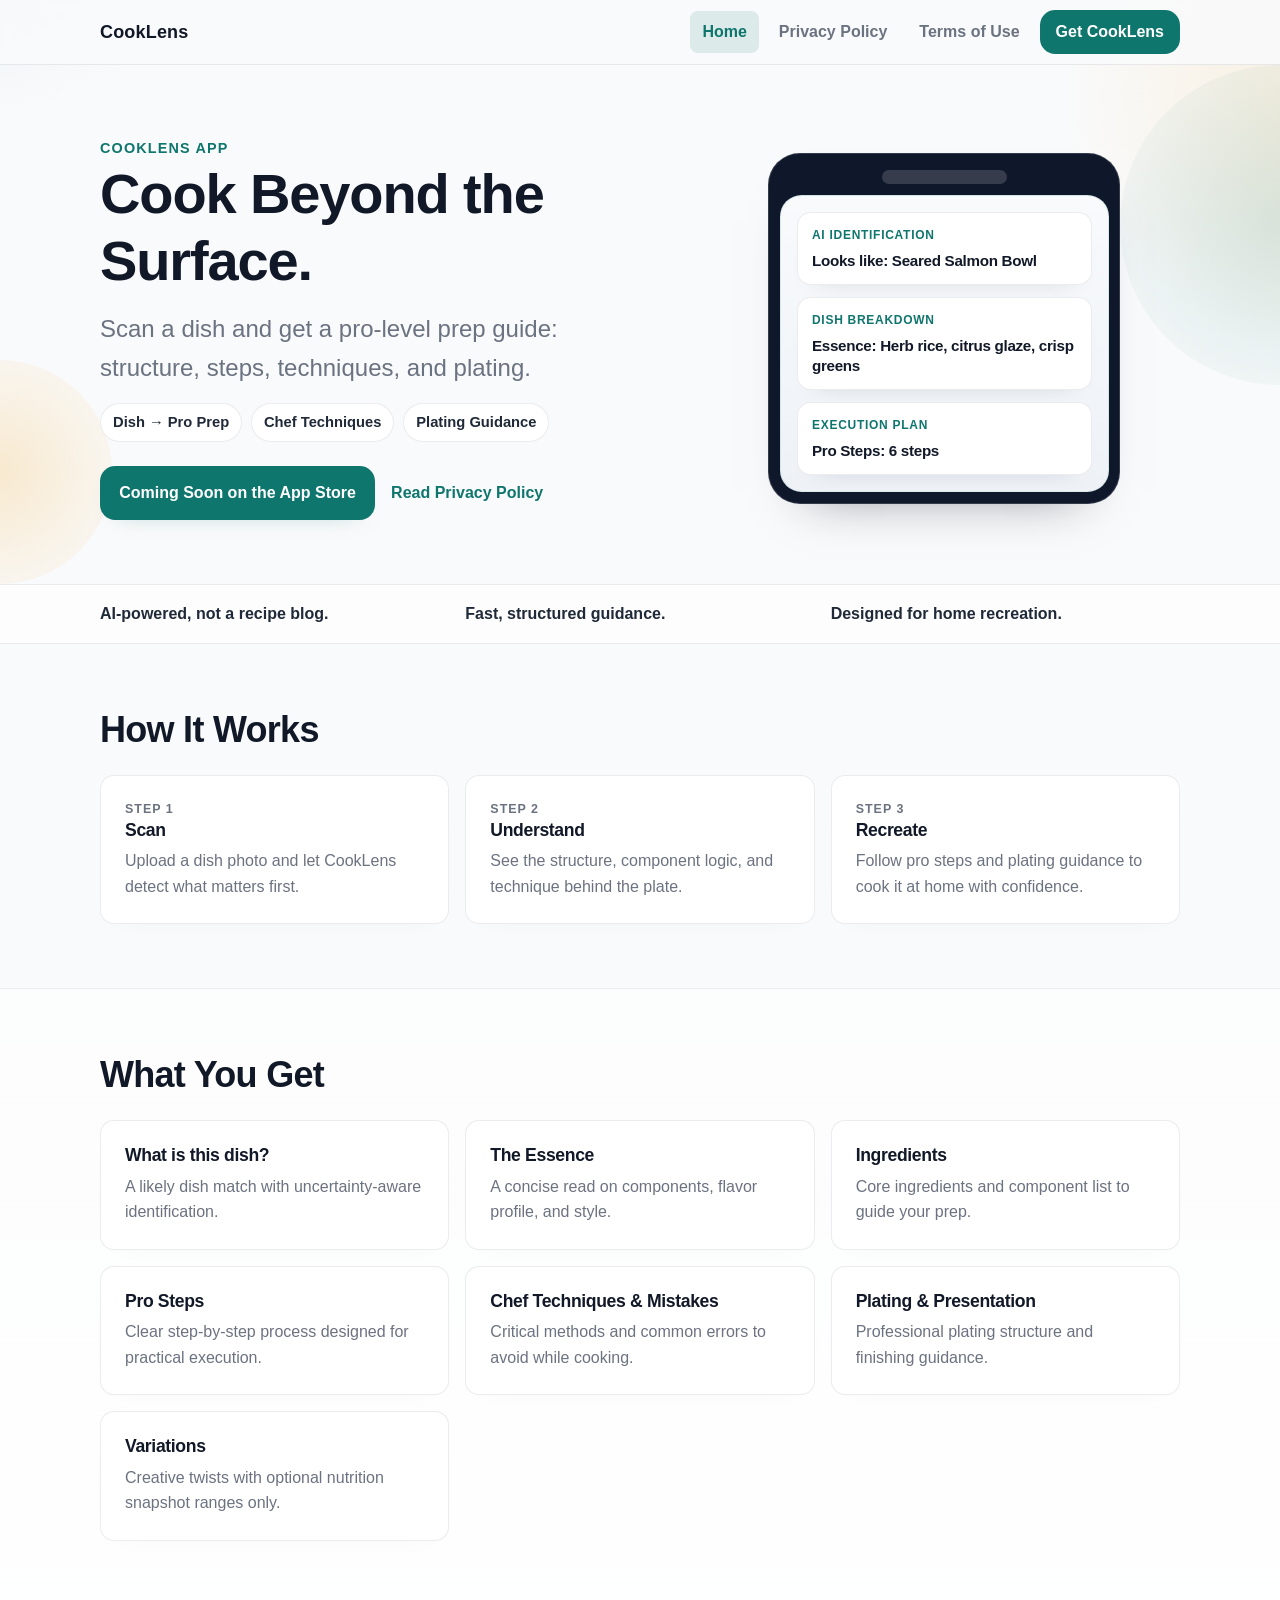
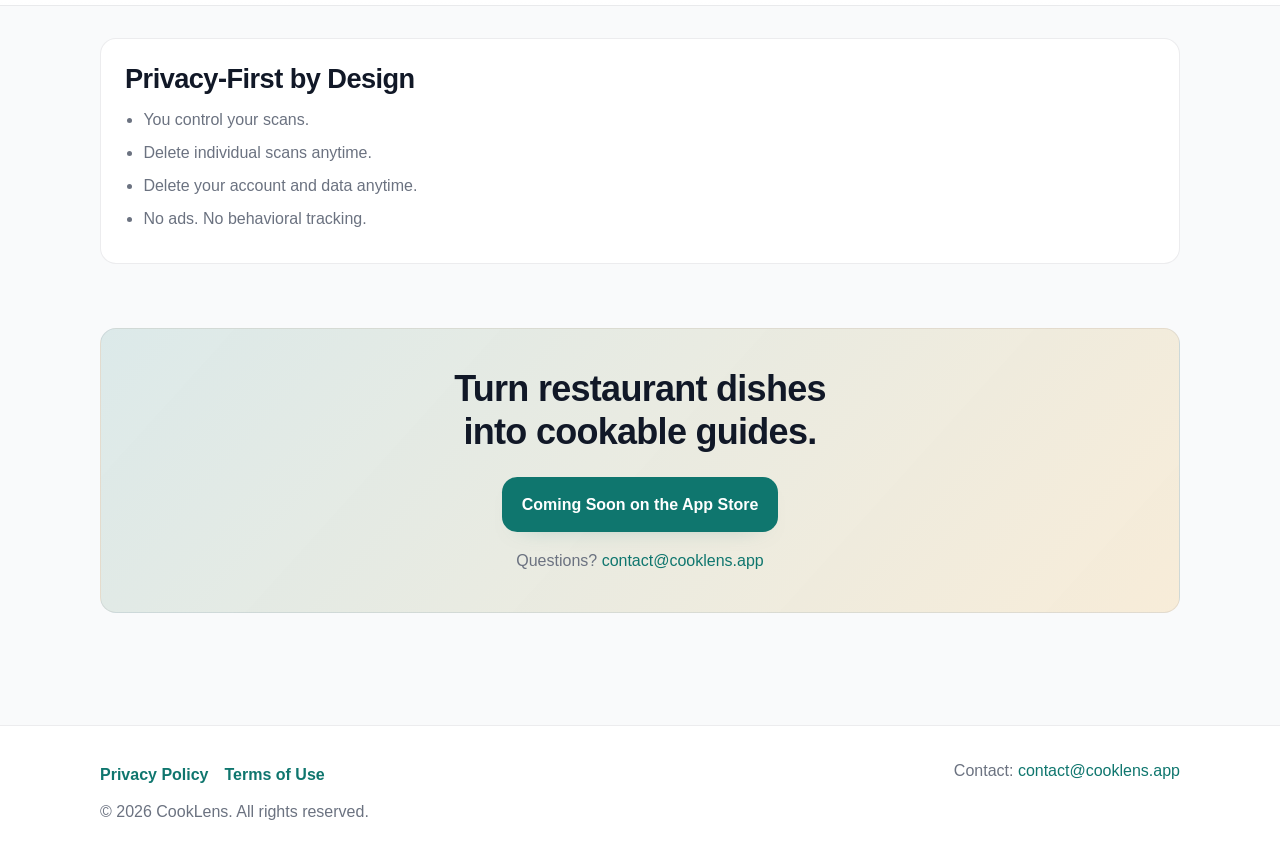
==== index.html @ 794367ce "Add files via upload" ====
<!doctype html>
<html lang="en">
<head>
  <meta charset="utf-8">
  <meta name="viewport" content="width=device-width, initial-scale=1">
  <title>CookLens &mdash; Cook Beyond the Surface</title>
  <meta name="description" content="CookLens helps you scan a dish and turn it into a structured, pro-level prep guide with clear steps, techniques, and plating guidance.">
  <meta property="og:title" content="CookLens &mdash; Cook Beyond the Surface">
  <meta property="og:description" content="Scan a dish and get a pro-level prep guide: structure, steps, techniques, and plating.">
  <meta property="og:type" content="website">
  <link rel="icon" href="/favicon.ico" sizes="any">
  <link rel="stylesheet" href="/styles.css">
</head>
<body class="landing-page">
  <header class="site-header">
    <div class="container nav-wrap landing-nav-wrap">
      <a class="brand" href="/index.html" aria-label="CookLens Home">CookLens</a>
      <nav aria-label="Primary">
        <ul class="nav-list landing-nav-list">
          <li><a class="nav-link active" href="/index.html" aria-current="page">Home</a></li>
          <li><a class="nav-link" href="/privacy.html">Privacy Policy</a></li>
          <li><a class="nav-link" href="/terms.html">Terms of Use</a></li>
          <li><a class="nav-link nav-cta" href="#final-cta">Get CookLens</a></li>
        </ul>
      </nav>
    </div>
  </header>

  <main class="landing-main">
    <section class="hero section hero-premium" id="home">
      <div class="container hero-layout">
        <div class="hero-content">
          <p class="eyebrow">CookLens App</p>
          <h1>Cook Beyond the Surface.</h1>
          <p class="lead hero-subheadline">
            Scan a dish and get a pro-level prep guide: structure, steps, techniques, and plating.
          </p>
          <ul class="hero-chips" aria-label="Key benefits">
            <li>Dish &rarr; Pro Prep</li>
            <li>Chef Techniques</li>
            <li>Plating Guidance</li>
          </ul>
          <div class="hero-actions">
            <a class="cta-button" href="#final-cta">Coming Soon on the App Store</a>
            <a class="text-link" href="/privacy.html">Read Privacy Policy</a>
          </div>
        </div>

        <aside class="phone-shell" aria-label="CookLens preview">
          <div class="phone-notch" aria-hidden="true"></div>
          <div class="phone-screen">
            <article class="phone-card">
              <p class="phone-label">AI Identification</p>
              <h3>Looks like: Seared Salmon Bowl</h3>
            </article>
            <article class="phone-card">
              <p class="phone-label">Dish Breakdown</p>
              <h3>Essence: Herb rice, citrus glaze, crisp greens</h3>
            </article>
            <article class="phone-card">
              <p class="phone-label">Execution Plan</p>
              <h3>Pro Steps: 6 steps</h3>
            </article>
          </div>
        </aside>
      </div>
    </section>

    <section class="value-strip" aria-label="Product value">
      <div class="container">
        <ul class="value-list">
          <li>AI-powered, not a recipe blog.</li>
          <li>Fast, structured guidance.</li>
          <li>Designed for home recreation.</li>
        </ul>
      </div>
    </section>

    <section class="section" aria-labelledby="how-it-works-title">
      <div class="container">
        <h2 id="how-it-works-title">How It Works</h2>
        <div class="steps-grid">
          <article class="card step-card">
            <p class="step-tag">Step 1</p>
            <h3>Scan</h3>
            <p>Upload a dish photo and let CookLens detect what matters first.</p>
          </article>
          <article class="card step-card">
            <p class="step-tag">Step 2</p>
            <h3>Understand</h3>
            <p>See the structure, component logic, and technique behind the plate.</p>
          </article>
          <article class="card step-card">
            <p class="step-tag">Step 3</p>
            <h3>Recreate</h3>
            <p>Follow pro steps and plating guidance to cook it at home with confidence.</p>
          </article>
        </div>
      </div>
    </section>

    <section class="section section-soft" aria-labelledby="what-you-get-title">
      <div class="container">
        <h2 id="what-you-get-title">What You Get</h2>
        <div class="feature-grid">
          <article class="card feature-card">
            <h3>What is this dish?</h3>
            <p>A likely dish match with uncertainty-aware identification.</p>
          </article>
          <article class="card feature-card">
            <h3>The Essence</h3>
            <p>A concise read on components, flavor profile, and style.</p>
          </article>
          <article class="card feature-card">
            <h3>Ingredients</h3>
            <p>Core ingredients and component list to guide your prep.</p>
          </article>
          <article class="card feature-card">
            <h3>Pro Steps</h3>
            <p>Clear step-by-step process designed for practical execution.</p>
          </article>
          <article class="card feature-card">
            <h3>Chef Techniques &amp; Mistakes</h3>
            <p>Critical methods and common errors to avoid while cooking.</p>
          </article>
          <article class="card feature-card">
            <h3>Plating &amp; Presentation</h3>
            <p>Professional plating structure and finishing guidance.</p>
          </article>
          <article class="card feature-card">
            <h3>Variations</h3>
            <p>Creative twists with optional nutrition snapshot ranges only.</p>
          </article>
        </div>
      </div>
    </section>

    <section class="section section-compact" aria-labelledby="privacy-first-title">
      <div class="container">
        <article class="privacy-note">
          <h2 id="privacy-first-title">Privacy-First by Design</h2>
          <ul>
            <li>You control your scans.</li>
            <li>Delete individual scans anytime.</li>
            <li>Delete your account and data anytime.</li>
            <li>No ads. No behavioral tracking.</li>
          </ul>
        </article>
      </div>
    </section>

    <section class="section final-cta" id="final-cta" aria-labelledby="final-cta-title">
      <div class="container final-cta-card">
        <h2 id="final-cta-title">Turn restaurant dishes into cookable guides.</h2>
        <a class="cta-button" href="mailto:contact@cooklens.app?subject=CookLens%20App%20Store%20Launch">Coming Soon on the App Store</a>
        <p class="final-cta-meta">Questions? <a href="mailto:contact@cooklens.app">contact@cooklens.app</a></p>
      </div>
    </section>
  </main>

  <footer class="site-footer">
    <div class="container footer-wrap">
      <nav aria-label="Footer">
        <ul class="footer-links">
          <li><a href="/privacy.html">Privacy Policy</a></li>
          <li><a href="/terms.html">Terms of Use</a></li>
        </ul>
      </nav>
      <p class="footer-meta">Contact: <a href="mailto:contact@cooklens.app">contact@cooklens.app</a></p>
      <p class="footer-meta">&copy; 2026 CookLens. All rights reserved.</p>
    </div>
  </footer>
</body>
</html>
---- styles.css ----
:root {
  --color-primary: #0f766e;
  --color-accent: #f59e0b;
  --color-text-primary: #111827;
  --color-text-secondary: #6b7280;
  --color-bg: #f9fafb;
  --color-surface: #ffffff;
  --color-border: rgba(17, 24, 39, 0.08);
  --color-shadow: rgba(17, 24, 39, 0.06);
  --radius-sm: 0.5rem;
  --radius-md: 0.875rem;
  --space-2: 0.5rem;
  --space-3: 0.75rem;
  --space-4: 1rem;
  --space-6: 1.5rem;
  --space-8: 2rem;
  --space-12: 3rem;
  --space-16: 4rem;
}

*,
*::before,
*::after {
  box-sizing: border-box;
}

html {
  scroll-behavior: smooth;
}

body {
  margin: 0;
  font-family: -apple-system, BlinkMacSystemFont, "Segoe UI", Roboto, Oxygen, Ubuntu, Cantarell, "Helvetica Neue", Arial, sans-serif;
  color: var(--color-text-primary);
  background: var(--color-bg);
  line-height: 1.6;
  -webkit-font-smoothing: antialiased;
}

img {
  max-width: 100%;
  height: auto;
}

a {
  color: var(--color-primary);
  text-decoration: none;
}

a:hover,
a:focus-visible {
  text-decoration: underline;
}

:focus-visible {
  outline: 2px solid var(--color-accent);
  outline-offset: 2px;
}

.container {
  width: min(100% - 2rem, 67.5rem);
  margin-inline: auto;
}

.section {
  padding-block: var(--space-12);
}

.site-header {
  background: var(--color-surface);
  border-bottom: 1px solid var(--color-border);
  position: sticky;
  top: 0;
  z-index: 10;
}

.nav-wrap {
  display: flex;
  align-items: center;
  justify-content: space-between;
  gap: var(--space-6);
  min-height: 4rem;
}

.brand {
  font-size: 1.125rem;
  font-weight: 700;
  letter-spacing: 0.01em;
  color: var(--color-text-primary);
}

.brand:hover,
.brand:focus-visible {
  text-decoration: none;
  color: var(--color-primary);
}

.nav-list {
  list-style: none;
  margin: 0;
  padding: 0;
  display: flex;
  flex-wrap: wrap;
  align-items: center;
  justify-content: flex-end;
  gap: var(--space-2);
}

.nav-link {
  display: inline-block;
  padding: 0.5rem 0.75rem;
  border-radius: var(--radius-sm);
  color: var(--color-text-secondary);
  font-weight: 600;
}

.nav-link:hover,
.nav-link:focus-visible {
  background: rgba(15, 118, 110, 0.08);
  color: var(--color-primary);
  text-decoration: none;
}

.nav-link.active {
  background: rgba(15, 118, 110, 0.12);
  color: var(--color-primary);
}

.hero {
  padding-top: var(--space-16);
}

.eyebrow {
  margin: 0;
  color: var(--color-primary);
  font-weight: 700;
  font-size: 0.9rem;
  text-transform: uppercase;
  letter-spacing: 0.08em;
}

h1,
h2,
h3 {
  margin-top: 0;
  line-height: 1.2;
  letter-spacing: -0.02em;
}

h1 {
  margin-bottom: var(--space-4);
  font-size: clamp(2rem, 6vw, 3.5rem);
  max-width: 20ch;
}

h2 {
  margin-bottom: var(--space-6);
  font-size: clamp(1.5rem, 4vw, 2.25rem);
}

h3 {
  margin-bottom: var(--space-3);
  font-size: 1.2rem;
}

p {
  margin-top: 0;
  margin-bottom: var(--space-4);
}

.lead {
  margin-bottom: var(--space-4);
  font-size: clamp(1.125rem, 2.8vw, 1.5rem);
  color: var(--color-text-primary);
  font-weight: 600;
}

.hero-copy {
  max-width: 62ch;
  color: var(--color-text-secondary);
}

.cta-button {
  display: inline-flex;
  align-items: center;
  justify-content: center;
  margin-top: var(--space-3);
  background: var(--color-primary);
  color: #ffffff;
  font-weight: 700;
  padding: 0.9rem 1.2rem;
  border-radius: 0.95rem;
  box-shadow: 0 10px 24px -20px rgba(15, 118, 110, 0.5);
  transition: transform 120ms ease, box-shadow 120ms ease, background-color 120ms ease;
}

.cta-button:hover,
.cta-button:focus-visible {
  background: #0c655e;
  box-shadow: 0 14px 28px -22px rgba(15, 118, 110, 0.55);
  transform: translateY(-1px);
  text-decoration: none;
}

.card-grid {
  display: grid;
  gap: var(--space-4);
  grid-template-columns: 1fr;
}

.card {
  background: var(--color-surface);
  border: 1px solid var(--color-border);
  border-radius: var(--radius-md);
  padding: var(--space-6);
  box-shadow: 0 10px 28px -20px var(--color-shadow);
}

.card p {
  margin: 0;
  color: var(--color-text-secondary);
}

.benefits {
  margin: 0;
  padding: 0;
  list-style: none;
  display: grid;
  gap: var(--space-3);
}

.benefits li {
  position: relative;
  padding-left: 1.5rem;
  font-weight: 600;
}

.benefits li::before {
  content: "";
  position: absolute;
  left: 0;
  top: 0.58rem;
  width: 0.55rem;
  height: 0.55rem;
  border-radius: 50%;
  background: var(--color-accent);
}

.legal {
  background: var(--color-surface);
  border: 1px solid var(--color-border);
  border-radius: var(--radius-md);
  box-shadow: 0 12px 32px -22px var(--color-shadow);
  padding: var(--space-8);
}

.legal h1 {
  margin-bottom: var(--space-4);
  font-size: clamp(1.8rem, 5vw, 2.6rem);
}

.legal h2 {
  margin-top: var(--space-8);
  margin-bottom: var(--space-3);
  font-size: clamp(1.15rem, 2.7vw, 1.5rem);
}

.legal-intro {
  color: var(--color-text-secondary);
  max-width: 65ch;
}

.legal-meta {
  color: var(--color-text-secondary);
  margin-bottom: var(--space-8);
}

.legal ul {
  margin: 0 0 var(--space-4);
  padding-left: 1.25rem;
}

.legal li {
  margin-bottom: var(--space-2);
}

.site-footer {
  background: var(--color-surface);
  border-top: 1px solid var(--color-border);
  margin-top: var(--space-12);
}

.footer-wrap {
  padding-block: var(--space-8);
}

.footer-links {
  list-style: none;
  margin: 0 0 var(--space-4);
  padding: 0;
  display: flex;
  flex-wrap: wrap;
  gap: var(--space-4);
}

.footer-links a {
  font-weight: 600;
}

.footer-meta {
  margin: 0 0 var(--space-2);
  color: var(--color-text-secondary);
}

@media (min-width: 48rem) {
  .section {
    padding-block: var(--space-16);
  }

  .card-grid {
    grid-template-columns: repeat(3, 1fr);
  }

  .footer-wrap {
    display: grid;
    grid-template-columns: 1fr auto;
    column-gap: var(--space-8);
    row-gap: var(--space-2);
    align-items: center;
  }

  .footer-links {
    margin: 0;
  }
}

body.landing-page {
  background:
    radial-gradient(38rem 30rem at -10% -8%, rgba(15, 118, 110, 0.12), rgba(15, 118, 110, 0) 70%),
    radial-gradient(30rem 24rem at 110% 4%, rgba(245, 158, 11, 0.16), rgba(245, 158, 11, 0) 72%),
    var(--color-bg);
}

body.landing-page .site-header {
  background: rgba(249, 250, 251, 0.9);
  backdrop-filter: blur(6px);
}

.landing-main {
  overflow: hidden;
}

.landing-nav-wrap {
  flex-direction: column;
  align-items: flex-start;
  gap: var(--space-3);
  min-height: auto;
  padding-block: 0.75rem;
}

.landing-nav-list {
  width: 100%;
  display: grid;
  grid-template-columns: 1fr;
  justify-items: start;
}

.nav-cta {
  background: var(--color-primary);
  color: #ffffff;
  border-radius: 0.95rem;
  padding: 0.6rem 1rem;
}

.nav-cta:hover,
.nav-cta:focus-visible {
  background: #0c655e;
  color: #ffffff;
  text-decoration: none;
}

.hero-premium {
  position: relative;
  padding-top: clamp(2.5rem, 7vw, 4.5rem);
}

.hero-premium::before,
.hero-premium::after {
  content: "";
  position: absolute;
  border-radius: 50%;
  pointer-events: none;
  z-index: -1;
}

.hero-premium::before {
  width: 20rem;
  height: 20rem;
  top: 0;
  right: -10rem;
  background: radial-gradient(circle, rgba(15, 118, 110, 0.14), rgba(15, 118, 110, 0));
}

.hero-premium::after {
  width: 14rem;
  height: 14rem;
  left: -7rem;
  bottom: 0;
  background: radial-gradient(circle, rgba(245, 158, 11, 0.18), rgba(245, 158, 11, 0));
}

.hero-layout {
  display: grid;
  gap: var(--space-8);
  align-items: center;
}

.hero-subheadline {
  max-width: 38ch;
  color: var(--color-text-secondary);
  font-weight: 500;
}

.hero-chips {
  list-style: none;
  margin: 0 0 var(--space-6);
  padding: 0;
  display: flex;
  flex-wrap: wrap;
  gap: 0.55rem;
}

.hero-chips li {
  border: 1px solid var(--color-border);
  background: rgba(255, 255, 255, 0.9);
  border-radius: 999px;
  padding: 0.4rem 0.75rem;
  font-size: 0.92rem;
  font-weight: 600;
  color: #1f2937;
}

.hero-actions {
  display: flex;
  flex-wrap: wrap;
  align-items: center;
  gap: var(--space-4);
}

.hero-actions .cta-button,
.final-cta .cta-button {
  margin-top: 0;
}

.text-link {
  font-weight: 600;
}

.phone-shell {
  width: min(100%, 22rem);
  margin-inline: auto;
  border-radius: 2rem;
  padding: 0.65rem;
  background: #0f172a;
  border: 1px solid rgba(255, 255, 255, 0.15);
  box-shadow: 0 28px 50px -40px rgba(17, 24, 39, 0.55);
}

.phone-notch {
  width: 38%;
  height: 0.85rem;
  margin: 0.35rem auto 0.7rem;
  border-radius: 999px;
  background: rgba(255, 255, 255, 0.16);
}

.phone-screen {
  border-radius: 1.35rem;
  padding: var(--space-4);
  background: linear-gradient(180deg, #f8fafc 0%, #eef2f7 100%);
  border: 1px solid rgba(15, 118, 110, 0.12);
  display: grid;
  gap: 0.75rem;
}

.phone-card {
  background: var(--color-surface);
  border: 1px solid var(--color-border);
  border-radius: 0.85rem;
  padding: 0.8rem 0.9rem;
  box-shadow: 0 12px 24px -20px rgba(17, 24, 39, 0.22);
}

.phone-label {
  margin: 0 0 0.35rem;
  font-size: 0.75rem;
  text-transform: uppercase;
  letter-spacing: 0.06em;
  font-weight: 700;
  color: var(--color-primary);
}

.phone-card h3 {
  margin: 0;
  font-size: 0.95rem;
  line-height: 1.35;
}

.value-strip {
  border-top: 1px solid var(--color-border);
  border-bottom: 1px solid var(--color-border);
  background: rgba(255, 255, 255, 0.72);
}

.value-list {
  list-style: none;
  margin: 0;
  padding: 1rem 0;
  display: grid;
  gap: 0.65rem;
}

.value-list li {
  color: #1f2937;
  font-weight: 600;
}

.steps-grid,
.feature-grid {
  display: grid;
  gap: var(--space-4);
}

.step-tag {
  margin: 0 0 0.5rem;
  color: var(--color-primary);
  font-size: 0.78rem;
  text-transform: uppercase;
  letter-spacing: 0.08em;
  font-weight: 700;
}

.step-card h3,
.feature-card h3 {
  margin-bottom: 0.45rem;
  font-size: 1.1rem;
}

.step-card p,
.feature-card p {
  color: var(--color-text-secondary);
}

.section-soft {
  border-top: 1px solid var(--color-border);
  border-bottom: 1px solid var(--color-border);
  background: linear-gradient(180deg, rgba(255, 255, 255, 0.55) 0%, rgba(255, 255, 255, 0.92) 100%);
}

.section-compact {
  padding-block: var(--space-8);
}

.privacy-note {
  background: var(--color-surface);
  border: 1px solid var(--color-border);
  border-radius: 1rem;
  padding: var(--space-6);
}

.privacy-note h2 {
  margin-bottom: var(--space-3);
  font-size: clamp(1.25rem, 4vw, 1.7rem);
}

.privacy-note ul {
  margin: 0;
  padding-left: 1.15rem;
}

.privacy-note li {
  margin-bottom: 0.45rem;
  color: var(--color-text-secondary);
}

.final-cta {
  padding-top: var(--space-8);
}

.final-cta-card {
  text-align: center;
  border: 1px solid var(--color-border);
  border-radius: 1rem;
  padding: clamp(1.5rem, 4vw, 2.4rem);
  background: linear-gradient(132deg, rgba(15, 118, 110, 0.12), rgba(245, 158, 11, 0.14));
}

.final-cta-card h2 {
  max-width: 22ch;
  margin-inline: auto;
}

.final-cta-meta {
  margin: var(--space-4) 0 0;
  color: var(--color-text-secondary);
}

@media (min-width: 48rem) {
  .landing-nav-wrap {
    flex-direction: row;
    align-items: center;
    gap: var(--space-6);
    min-height: 4rem;
    padding-block: 0;
  }

  .landing-nav-list {
    width: auto;
    display: flex;
    justify-content: flex-end;
  }

  .hero-layout {
    grid-template-columns: minmax(0, 1.1fr) minmax(0, 0.9fr);
  }

  .value-list {
    grid-template-columns: repeat(3, minmax(0, 1fr));
    gap: var(--space-4);
  }

  .steps-grid {
    grid-template-columns: repeat(3, minmax(0, 1fr));
  }

  .feature-grid {
    grid-template-columns: repeat(2, minmax(0, 1fr));
  }
}

@media (min-width: 64rem) {
  .feature-grid {
    grid-template-columns: repeat(3, minmax(0, 1fr));
  }
}
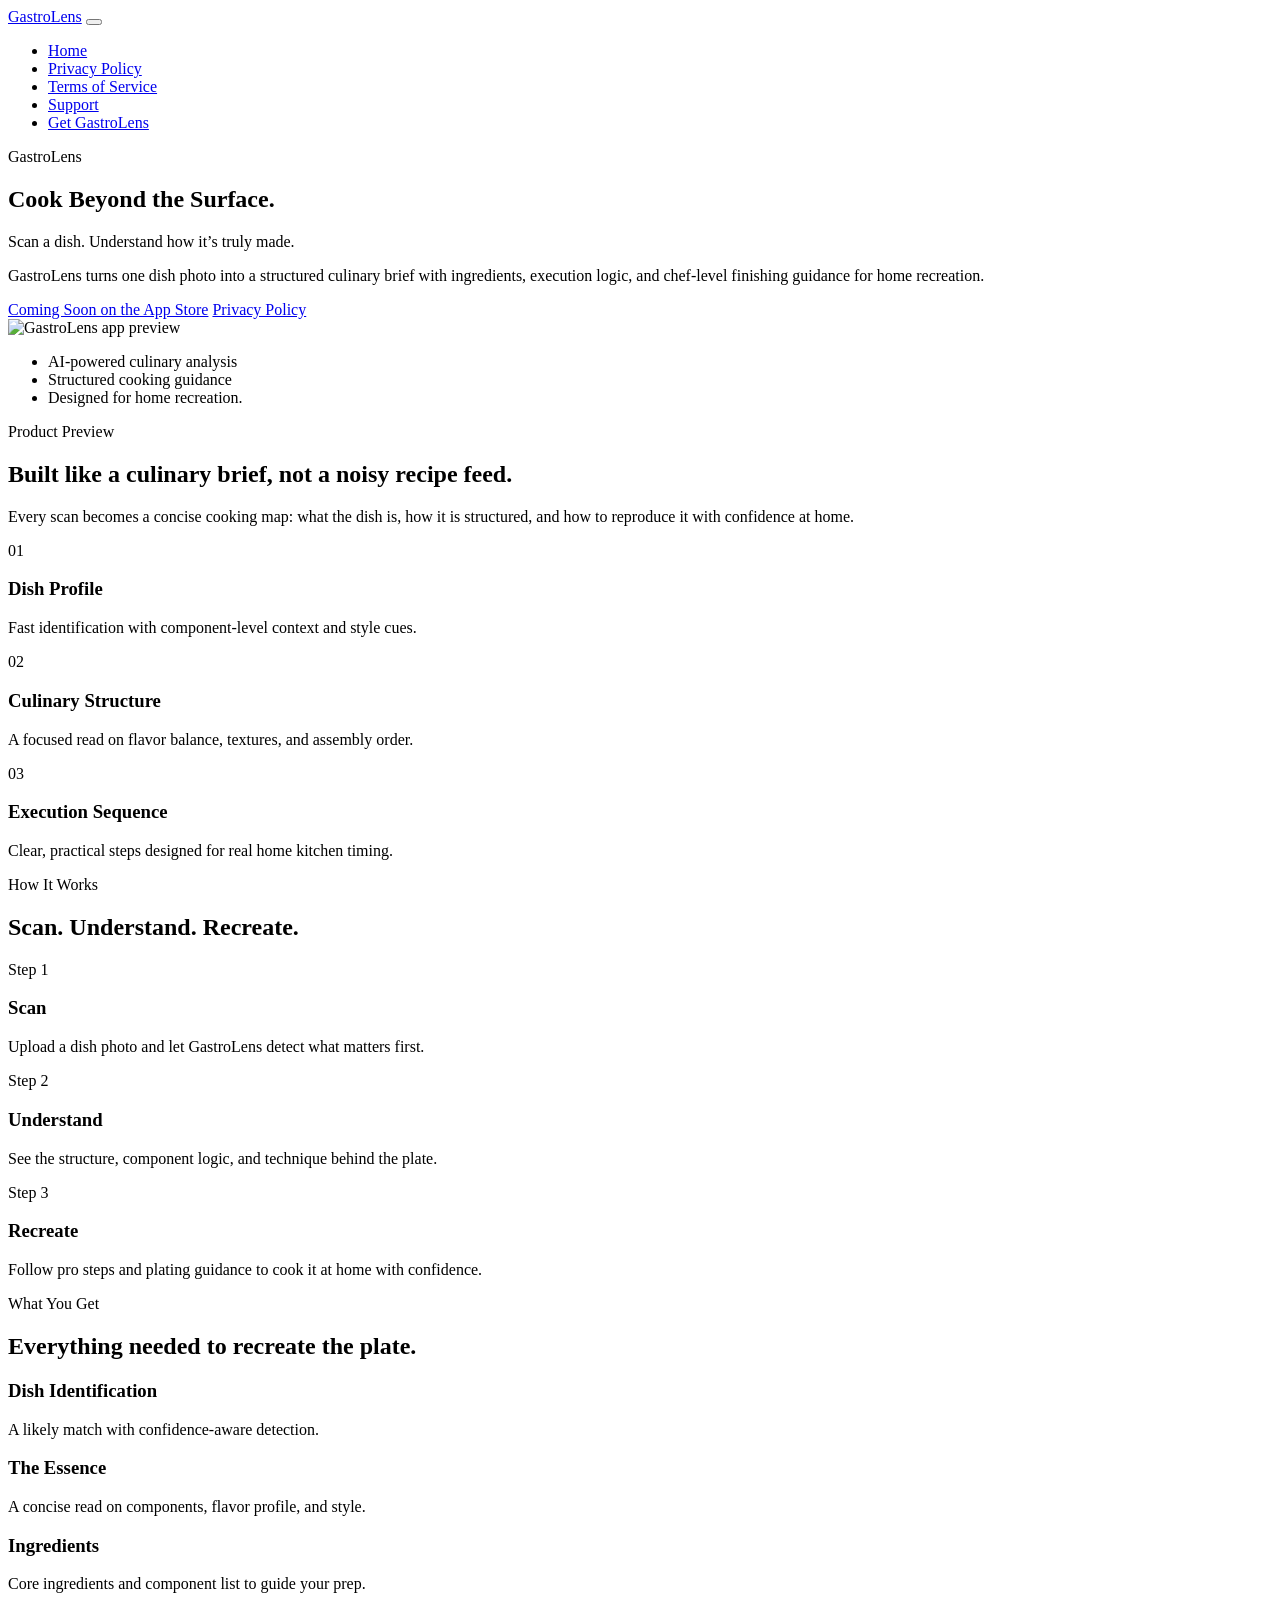
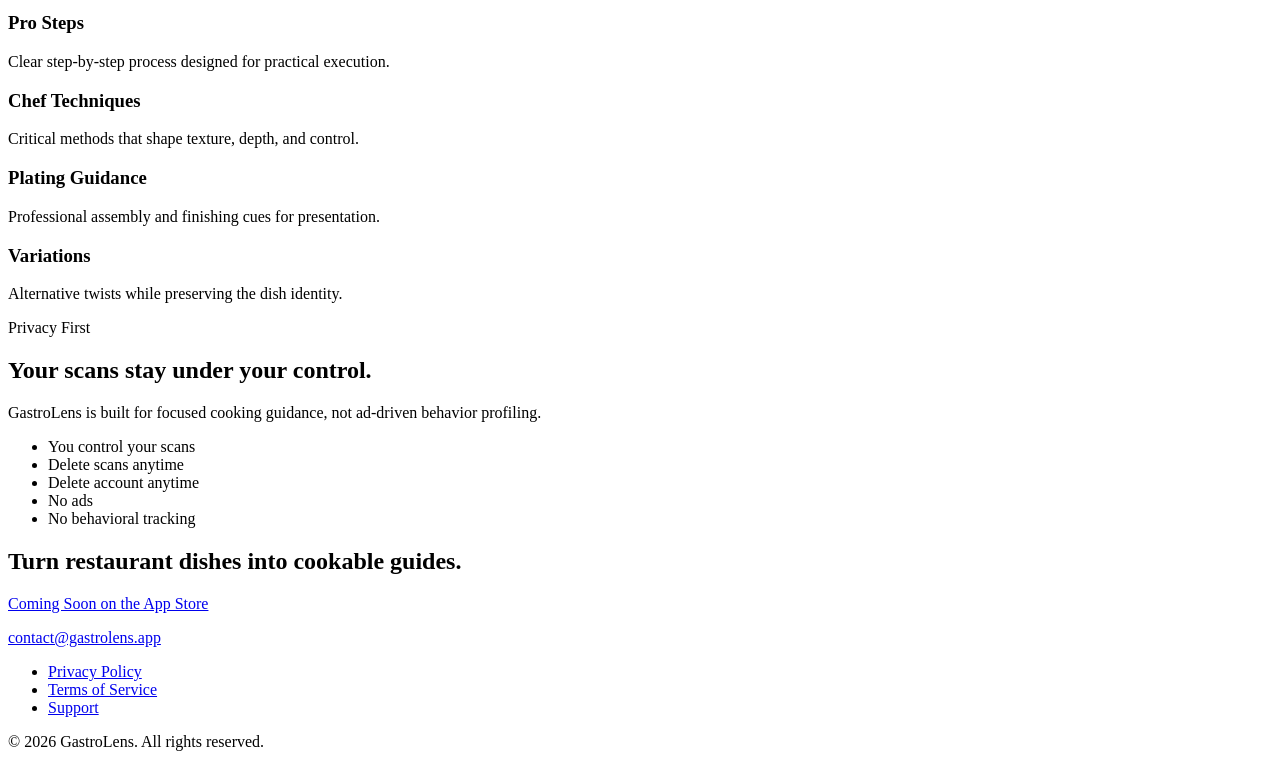
==== commit 457c8eb2: "Update index.html" ====
--- a/index.html
+++ b/index.html
@@ -3,65 +3,59 @@
 <head>
   <meta charset="utf-8">
   <meta name="viewport" content="width=device-width, initial-scale=1">
-  <title>CookLens &mdash; Cook Beyond the Surface</title>
-  <meta name="description" content="CookLens helps you scan a dish and turn it into a structured, pro-level prep guide with clear steps, techniques, and plating guidance.">
-  <meta property="og:title" content="CookLens &mdash; Cook Beyond the Surface">
+  <title>GastroLens &mdash; Cook Beyond the Surface</title>
+  <meta name="description" content="GastroLens helps you scan a dish and turn it into a structured, pro-level prep guide with clear steps, techniques, and plating guidance.">
+  <meta property="og:title" content="GastroLens &mdash; Cook Beyond the Surface">
   <meta property="og:description" content="Scan a dish and get a pro-level prep guide: structure, steps, techniques, and plating.">
   <meta property="og:type" content="website">
+  <script>document.documentElement.classList.add('has-js');</script>
   <link rel="icon" href="/favicon.ico" sizes="any">
   <link rel="stylesheet" href="/styles.css">
 </head>
 <body class="landing-page">
-  <header class="site-header">
-    <div class="container nav-wrap landing-nav-wrap">
-      <a class="brand" href="/index.html" aria-label="CookLens Home">CookLens</a>
-      <nav aria-label="Primary">
-        <ul class="nav-list landing-nav-list">
+  <header class="site-header" data-nav-root>
+    <div class="container nav-wrap">
+      <div class="nav-bar">
+        <a class="brand" href="/index.html" aria-label="GastroLens Home">GastroLens</a>
+        <button class="nav-toggle" type="button" aria-expanded="false" aria-controls="site-menu" aria-label="Toggle navigation" data-nav-toggle>
+          <span class="nav-toggle-bar" aria-hidden="true"></span>
+          <span class="nav-toggle-bar" aria-hidden="true"></span>
+          <span class="nav-toggle-bar" aria-hidden="true"></span>
+        </button>
+      </div>
+      <nav class="nav-menu" id="site-menu" aria-label="Primary" data-nav-menu>
+        <ul class="nav-list">
           <li><a class="nav-link active" href="/index.html" aria-current="page">Home</a></li>
           <li><a class="nav-link" href="/privacy.html">Privacy Policy</a></li>
-          <li><a class="nav-link" href="/terms.html">Terms of Use</a></li>
-          <li><a class="nav-link nav-cta" href="#final-cta">Get CookLens</a></li>
+          <li><a class="nav-link" href="/terms.html">Terms of Service</a></li>
+          <li><a class="nav-link" href="/support.html">Support</a></li>
+          <li><a class="nav-link nav-pill" href="#final-cta">Get GastroLens</a></li>
         </ul>
       </nav>
     </div>
   </header>
 
-  <main class="landing-main">
-    <section class="hero section hero-premium" id="home">
+  <main>
+    <section class="section hero" id="home">
       <div class="container hero-layout">
-        <div class="hero-content">
-          <p class="eyebrow">CookLens App</p>
+        <header class="hero-copy">
+          <p class="eyebrow">GastroLens</p>
           <h1>Cook Beyond the Surface.</h1>
-          <p class="lead hero-subheadline">
-            Scan a dish and get a pro-level prep guide: structure, steps, techniques, and plating.
+          <p class="hero-subheadline">
+            Scan a dish. Understand how it&rsquo;s truly made.
           </p>
-          <ul class="hero-chips" aria-label="Key benefits">
-            <li>Dish &rarr; Pro Prep</li>
-            <li>Chef Techniques</li>
-            <li>Plating Guidance</li>
-          </ul>
+          <p class="hero-support">
+            GastroLens turns one dish photo into a structured culinary brief with ingredients,
+            execution logic, and chef-level finishing guidance for home recreation.
+          </p>
           <div class="hero-actions">
-            <a class="cta-button" href="#final-cta">Coming Soon on the App Store</a>
-            <a class="text-link" href="/privacy.html">Read Privacy Policy</a>
+            <a class="button button-primary" href="mailto:contact@gastrolens.app?subject=GastroLens%20App%20Store%20Launch">Coming Soon on the App Store</a>
+            <a class="button-link" href="/privacy.html">Privacy Policy</a>
           </div>
-        </div>
-
-        <aside class="phone-shell" aria-label="CookLens preview">
-          <div class="phone-notch" aria-hidden="true"></div>
-          <div class="phone-screen">
-            <article class="phone-card">
-              <p class="phone-label">AI Identification</p>
-              <h3>Looks like: Seared Salmon Bowl</h3>
-            </article>
-            <article class="phone-card">
-              <p class="phone-label">Dish Breakdown</p>
-              <h3>Essence: Herb rice, citrus glaze, crisp greens</h3>
-            </article>
-            <article class="phone-card">
-              <p class="phone-label">Execution Plan</p>
-              <h3>Pro Steps: 6 steps</h3>
-            </article>
-          </div>
+        </header>
+
+        <aside class="hero-preview" aria-label="GastroLens app preview">
+          <img class="hero-preview-image" src="/iphone-muckup.png" alt="GastroLens app preview" loading="lazy">
         </aside>
       </div>
     </section>
@@ -69,29 +63,59 @@
     <section class="value-strip" aria-label="Product value">
       <div class="container">
         <ul class="value-list">
-          <li>AI-powered, not a recipe blog.</li>
-          <li>Fast, structured guidance.</li>
+          <li>AI-powered culinary analysis</li>
+          <li>Structured cooking guidance</li>
           <li>Designed for home recreation.</li>
         </ul>
       </div>
     </section>
 
+    <section class="section section-soft" aria-labelledby="product-preview-title">
+      <div class="container preview-layout">
+        <header class="section-header">
+          <p class="section-kicker">Product Preview</p>
+          <h2 id="product-preview-title">Built like a culinary brief, not a noisy recipe feed.</h2>
+          <p>Every scan becomes a concise cooking map: what the dish is, how it is structured, and how to reproduce it with confidence at home.</p>
+        </header>
+        <section class="preview-panel" aria-label="Scan output preview">
+          <article class="preview-item">
+            <p class="preview-label">01</p>
+            <h3>Dish Profile</h3>
+            <p>Fast identification with component-level context and style cues.</p>
+          </article>
+          <article class="preview-item">
+            <p class="preview-label">02</p>
+            <h3>Culinary Structure</h3>
+            <p>A focused read on flavor balance, textures, and assembly order.</p>
+          </article>
+          <article class="preview-item">
+            <p class="preview-label">03</p>
+            <h3>Execution Sequence</h3>
+            <p>Clear, practical steps designed for real home kitchen timing.</p>
+          </article>
+        </section>
+      </div>
+    </section>
+
     <section class="section" aria-labelledby="how-it-works-title">
       <div class="container">
-        <h2 id="how-it-works-title">How It Works</h2>
+        <header class="section-header">
+          <p class="section-kicker">How It Works</p>
+          <h2 id="how-it-works-title">Scan. Understand. Recreate.</h2>
+        </header>
         <div class="steps-grid">
           <article class="card step-card">
-            <p class="step-tag">Step 1</p>
+            <p class="step-number">Step 1</p>
             <h3>Scan</h3>
-            <p>Upload a dish photo and let CookLens detect what matters first.</p>
+            <p>Upload a dish photo and let GastroLens detect what matters first.</p>
           </article>
           <article class="card step-card">
-            <p class="step-tag">Step 2</p>
+            <p class="step-number">Step 2</p>
             <h3>Understand</h3>
             <p>See the structure, component logic, and technique behind the plate.</p>
           </article>
           <article class="card step-card">
-            <p class="step-tag">Step 3</p>
+            <p class="step-number">Step 3</p>
             <h3>Recreate</h3>
             <p>Follow pro steps and plating guidance to cook it at home with confidence.</p>
           </article>
@@ -101,59 +125,76 @@
 
     <section class="section section-soft" aria-labelledby="what-you-get-title">
       <div class="container">
-        <h2 id="what-you-get-title">What You Get</h2>
+        <header class="section-header">
+          <p class="section-kicker">What You Get</p>
+          <h2 id="what-you-get-title">Everything needed to recreate the plate.</h2>
+        </header>
         <div class="feature-grid">
           <article class="card feature-card">
-            <h3>What is this dish?</h3>
-            <p>A likely dish match with uncertainty-aware identification.</p>
-          </article>
-          <article class="card feature-card">
+            <span class="feature-icon" aria-hidden="true"></span>
+            <h3>Dish Identification</h3>
+            <p>A likely match with confidence-aware detection.</p>
+          </article>
+          <article class="card feature-card">
+            <span class="feature-icon" aria-hidden="true"></span>
             <h3>The Essence</h3>
             <p>A concise read on components, flavor profile, and style.</p>
           </article>
           <article class="card feature-card">
+            <span class="feature-icon" aria-hidden="true"></span>
             <h3>Ingredients</h3>
             <p>Core ingredients and component list to guide your prep.</p>
           </article>
           <article class="card feature-card">
+            <span class="feature-icon" aria-hidden="true"></span>
             <h3>Pro Steps</h3>
             <p>Clear step-by-step process designed for practical execution.</p>
           </article>
           <article class="card feature-card">
-            <h3>Chef Techniques &amp; Mistakes</h3>
-            <p>Critical methods and common errors to avoid while cooking.</p>
-          </article>
-          <article class="card feature-card">
-            <h3>Plating &amp; Presentation</h3>
-            <p>Professional plating structure and finishing guidance.</p>
-          </article>
-          <article class="card feature-card">
+            <span class="feature-icon" aria-hidden="true"></span>
+            <h3>Chef Techniques</h3>
+            <p>Critical methods that shape texture, depth, and control.</p>
+          </article>
+          <article class="card feature-card">
+            <span class="feature-icon" aria-hidden="true"></span>
+            <h3>Plating Guidance</h3>
+            <p>Professional assembly and finishing cues for presentation.</p>
+          </article>
+          <article class="card feature-card">
+            <span class="feature-icon" aria-hidden="true"></span>
             <h3>Variations</h3>
-            <p>Creative twists with optional nutrition snapshot ranges only.</p>
+            <p>Alternative twists while preserving the dish identity.</p>
           </article>
         </div>
       </div>
     </section>
 
-    <section class="section section-compact" aria-labelledby="privacy-first-title">
-      <div class="container">
-        <article class="privacy-note">
-          <h2 id="privacy-first-title">Privacy-First by Design</h2>
-          <ul>
-            <li>You control your scans.</li>
-            <li>Delete individual scans anytime.</li>
-            <li>Delete your account and data anytime.</li>
-            <li>No ads. No behavioral tracking.</li>
+    <section class="section" aria-labelledby="privacy-first-title">
+      <div class="container">
+        <article class="privacy-panel">
+          <header class="section-header">
+            <p class="section-kicker">Privacy First</p>
+            <h2 id="privacy-first-title">Your scans stay under your control.</h2>
+            <p>GastroLens is built for focused cooking guidance, not ad-driven behavior profiling.</p>
+          </header>
+          <ul class="privacy-list">
+            <li>You control your scans</li>
+            <li>Delete scans anytime</li>
+            <li>Delete account anytime</li>
+            <li>No ads</li>
+            <li>No behavioral tracking</li>
           </ul>
         </article>
       </div>
     </section>
 
-    <section class="section final-cta" id="final-cta" aria-labelledby="final-cta-title">
-      <div class="container final-cta-card">
-        <h2 id="final-cta-title">Turn restaurant dishes into cookable guides.</h2>
-        <a class="cta-button" href="mailto:contact@cooklens.app?subject=CookLens%20App%20Store%20Launch">Coming Soon on the App Store</a>
-        <p class="final-cta-meta">Questions? <a href="mailto:contact@cooklens.app">contact@cooklens.app</a></p>
+    <section class="section section-soft final-cta" id="final-cta" aria-labelledby="final-cta-title">
+      <div class="container">
+        <article class="final-cta-card">
+          <h2 id="final-cta-title">Turn restaurant dishes into cookable guides.</h2>
+          <a class="button button-primary" href="mailto:contact@gastrolens.app?subject=GastroLens%20App%20Store%20Launch">Coming Soon on the App Store</a>
+          <p class="cta-contact"><a href="mailto:contact@gastrolens.app">contact@gastrolens.app</a></p>
+        </article>
       </div>
     </section>
   </main>
@@ -163,12 +204,13 @@
       <nav aria-label="Footer">
         <ul class="footer-links">
           <li><a href="/privacy.html">Privacy Policy</a></li>
-          <li><a href="/terms.html">Terms of Use</a></li>
+          <li><a href="/terms.html">Terms of Service</a></li>
+          <li><a href="/support.html">Support</a></li>
         </ul>
       </nav>
-      <p class="footer-meta">Contact: <a href="mailto:contact@cooklens.app">contact@cooklens.app</a></p>
-      <p class="footer-meta">&copy; 2026 CookLens. All rights reserved.</p>
+      <p class="footer-meta">&copy; 2026 GastroLens. All rights reserved.</p>
     </div>
   </footer>
+  <script src="/site.js" defer></script>
 </body>
 </html>
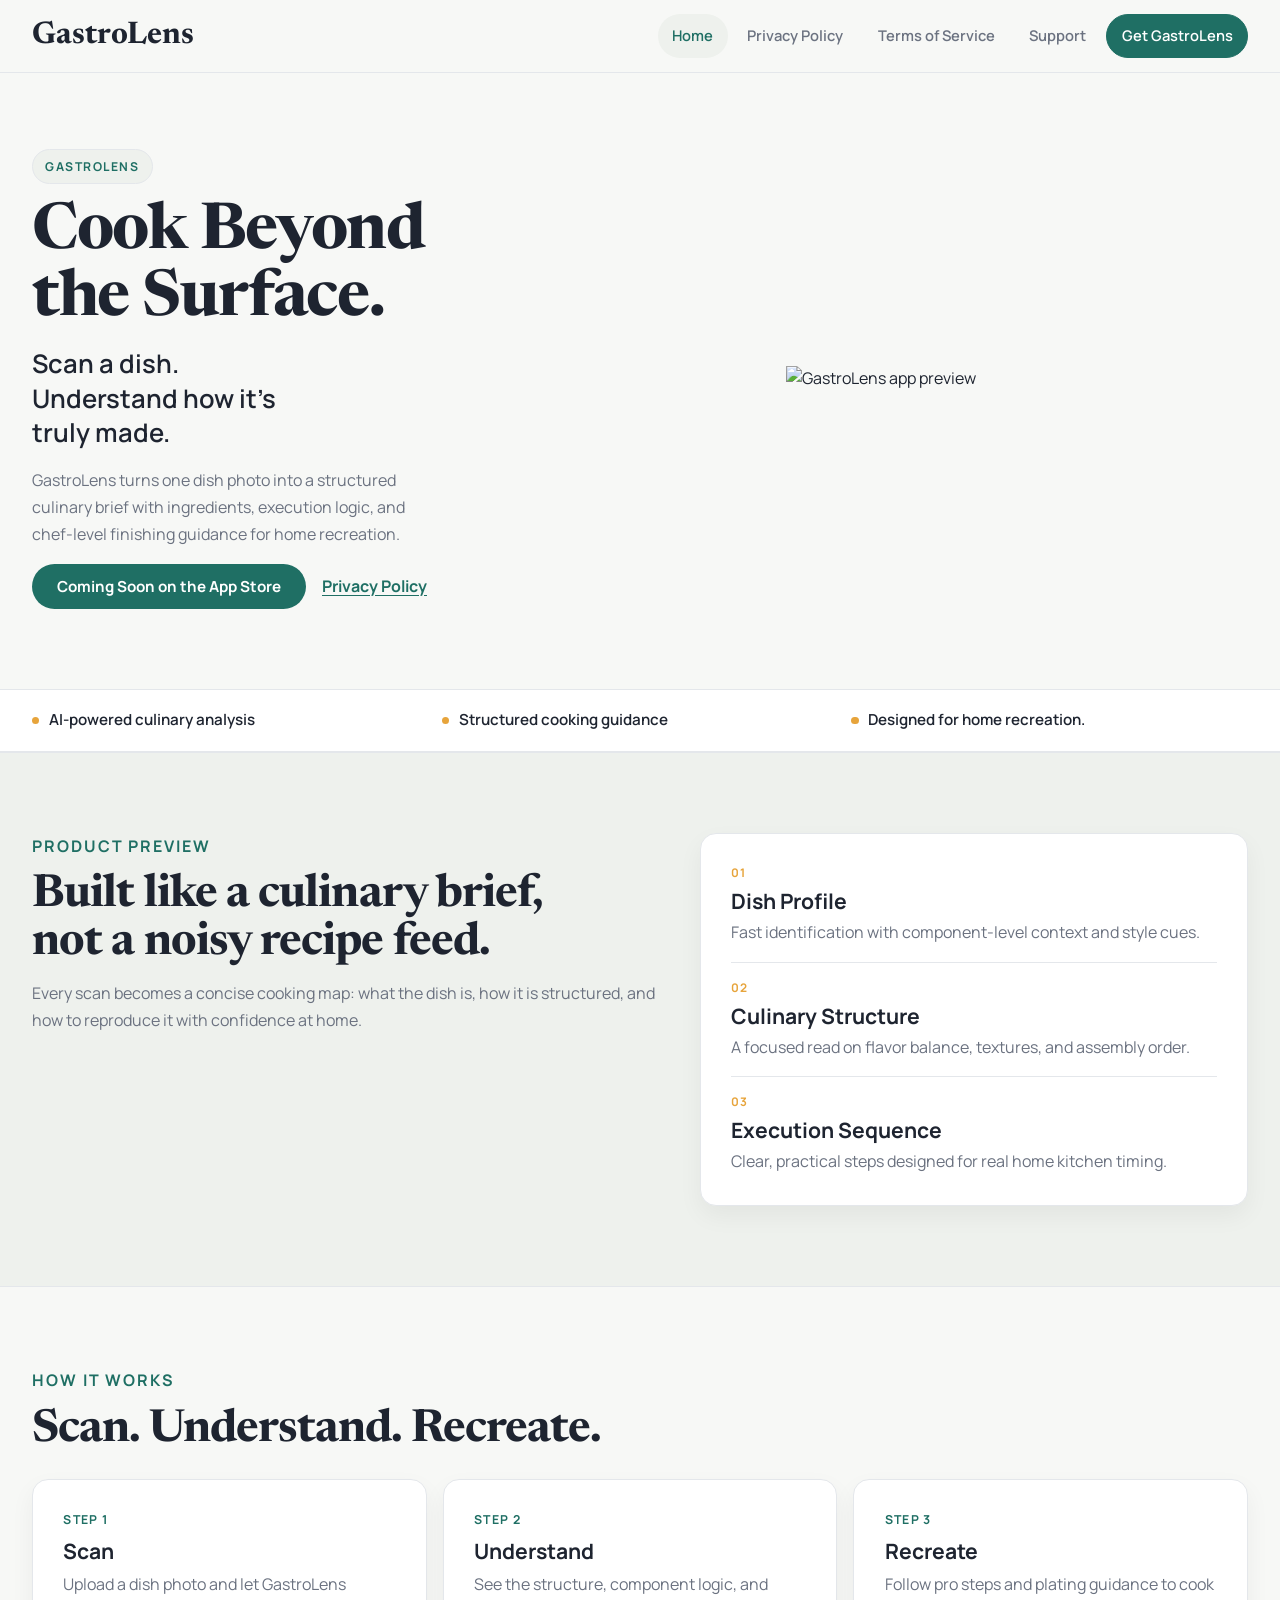
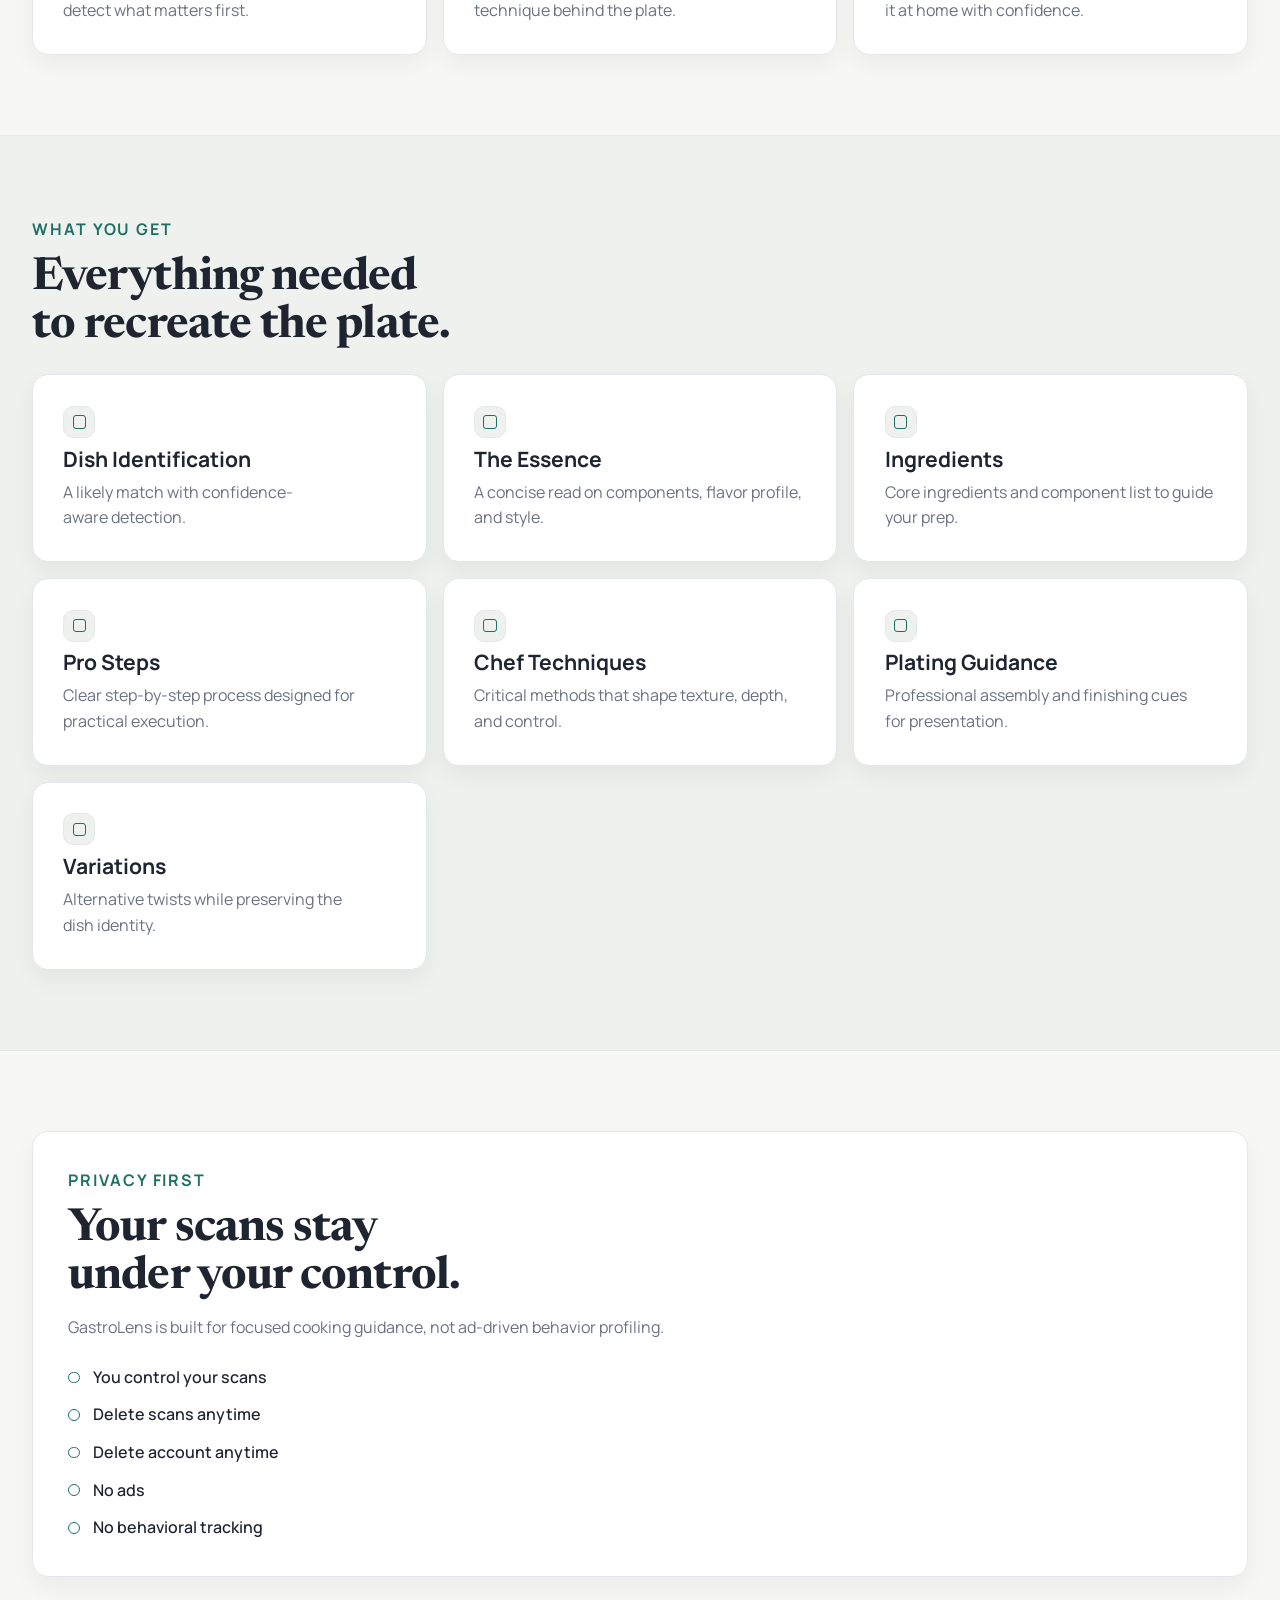
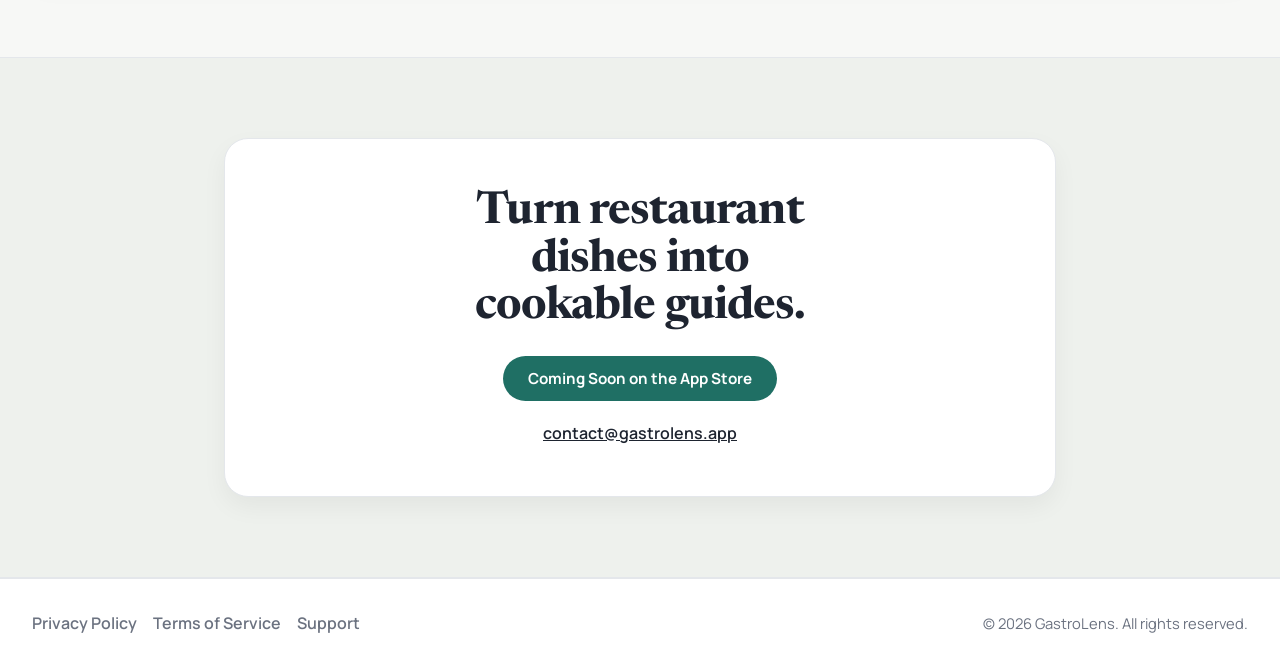
==== commit 3d98ab51: "Update index.html" ====
--- a/index.html
+++ b/index.html
@@ -55,7 +55,7 @@
         </header>
 
         <aside class="hero-preview" aria-label="GastroLens app preview">
-          <img class="hero-preview-image" src="/iphone-muckup.png" alt="GastroLens app preview" loading="lazy">
+          <img class="hero-preview-image" src="/iphone-mockup.png" alt="GastroLens app preview" loading="lazy">
         </aside>
       </div>
     </section>
--- a/styles.css
+++ b/styles.css
@@ -0,0 +1,959 @@
+@import url("https://fonts.googleapis.com/css2?family=Manrope:wght@400;500;600;700&family=Newsreader:opsz,wght@6..72,500;6..72,700&display=swap");
+
+:root {
+  --font-body: "Manrope", "Avenir Next", "Segoe UI", sans-serif;
+  --font-display: "Newsreader", "Times New Roman", serif;
+
+  --color-brand: #1f6f64;
+  --color-brand-hover: #195a51;
+  --color-accent: #e7a43b;
+  --color-bg-main: #f7f8f6;
+  --color-bg-soft: #eef1ed;
+  --color-bg-legal: #f8f6f0;
+  --color-card: #ffffff;
+  --color-text-main: #1e2430;
+  --color-text-muted: #6b7280;
+  --color-border: #e4e7eb;
+
+  --radius-card: 16px;
+  --radius-panel: 24px;
+  --shadow-soft: 0 10px 25px rgba(0, 0, 0, 0.05);
+  --shadow-legal: 0 24px 55px rgba(15, 23, 42, 0.08);
+  --shadow-phone: 0 22px 48px rgba(10, 14, 20, 0.22);
+
+  --space-2: 0.5rem;
+  --space-3: 0.75rem;
+  --space-4: 1rem;
+  --space-5: 1.25rem;
+  --space-6: 1.5rem;
+  --space-8: 2rem;
+  --space-10: 2.5rem;
+  --space-12: 3rem;
+  --space-16: 4rem;
+  --space-20: 5rem;
+  --section-space: clamp(3.25rem, 8vw, 5rem);
+}
+
+*,
+*::before,
+*::after {
+  box-sizing: border-box;
+}
+
+html {
+  scroll-behavior: smooth;
+}
+
+body {
+  margin: 0;
+  background: var(--color-bg-main);
+  color: var(--color-text-main);
+  font-family: var(--font-body);
+  line-height: 1.6;
+  -webkit-font-smoothing: antialiased;
+  overflow-x: hidden;
+}
+
+img {
+  display: block;
+  max-width: 100%;
+  height: auto;
+}
+
+a {
+  color: var(--color-brand);
+}
+
+a:hover,
+a:focus-visible {
+  text-decoration: underline;
+}
+
+:focus-visible {
+  outline: 2px solid var(--color-accent);
+  outline-offset: 2px;
+}
+
+h1,
+h2,
+h3 {
+  margin: 0;
+  color: var(--color-text-main);
+}
+
+h1,
+h2 {
+  font-family: var(--font-display);
+  font-weight: 700;
+  letter-spacing: -0.02em;
+  line-height: 1.05;
+  text-wrap: balance;
+}
+
+h1 {
+  font-size: clamp(2.2rem, 8.2vw, 4rem);
+}
+
+h2 {
+  font-size: clamp(2rem, 5vw, 2.85rem);
+}
+
+h3 {
+  font-size: clamp(1.15rem, 2.4vw, 1.32rem);
+  line-height: 1.25;
+}
+
+p {
+  margin: 0;
+  color: var(--color-text-muted);
+  text-wrap: pretty;
+}
+
+.container {
+  width: min(72rem, 100% - 1.5rem);
+  margin-inline: auto;
+}
+
+.section {
+  padding-block: var(--section-space);
+}
+
+.section-soft {
+  background: var(--color-bg-soft);
+  border-top: 1px solid var(--color-border);
+  border-bottom: 1px solid var(--color-border);
+}
+
+.card {
+  background: var(--color-card);
+  border: 1px solid var(--color-border);
+  border-radius: var(--radius-card);
+  box-shadow: var(--shadow-soft);
+  padding: clamp(1.35rem, 3vw, 1.9rem);
+}
+
+.button {
+  display: inline-flex;
+  align-items: center;
+  justify-content: center;
+  border: 1px solid transparent;
+  border-radius: 999px;
+  min-height: 44px;
+  padding: 0.85rem 1.5rem;
+  font-size: 0.95rem;
+  font-weight: 700;
+  line-height: 1;
+  text-decoration: none;
+  transition: background-color 180ms ease, transform 180ms ease;
+}
+
+.button:hover,
+.button:focus-visible {
+  text-decoration: none;
+  transform: translateY(-1px);
+}
+
+.button-primary {
+  background: var(--color-brand);
+  color: var(--color-card);
+}
+
+.button-primary:hover,
+.button-primary:focus-visible {
+  background: var(--color-brand-hover);
+  color: var(--color-card);
+}
+
+.button-link {
+  display: inline-flex;
+  align-items: center;
+  min-height: 44px;
+  color: var(--color-brand);
+  font-weight: 700;
+  text-underline-offset: 0.2em;
+}
+
+.site-header {
+  position: sticky;
+  top: 0;
+  z-index: 30;
+  border-bottom: 1px solid var(--color-border);
+  background: var(--color-bg-main);
+  backdrop-filter: blur(8px);
+}
+
+.nav-wrap {
+  display: grid;
+  gap: var(--space-3);
+  padding-block: 0.85rem;
+  position: relative;
+}
+
+.nav-bar {
+  min-height: 44px;
+  display: flex;
+  align-items: center;
+  justify-content: space-between;
+  gap: var(--space-4);
+}
+
+.brand {
+  color: var(--color-text-main);
+  text-decoration: none;
+  font-family: var(--font-display);
+  font-size: 1.95rem;
+  font-weight: 700;
+}
+
+.brand:hover,
+.brand:focus-visible {
+  color: var(--color-brand);
+  text-decoration: none;
+}
+
+.nav-toggle {
+  display: none;
+  width: 44px;
+  height: 44px;
+  padding: 0;
+  border: 1px solid var(--color-border);
+  border-radius: 999px;
+  background: var(--color-card);
+  color: var(--color-text-main);
+  align-items: center;
+  justify-content: center;
+  flex-direction: column;
+  gap: 0.28rem;
+  cursor: pointer;
+  box-shadow: var(--shadow-soft);
+  transition: border-color 180ms ease, background-color 180ms ease, transform 180ms ease;
+}
+
+.nav-toggle:hover,
+.nav-toggle:focus-visible {
+  background: var(--color-bg-soft);
+  border-color: var(--color-brand);
+  text-decoration: none;
+}
+
+.nav-toggle-bar {
+  width: 18px;
+  height: 2px;
+  border-radius: 999px;
+  background: var(--color-text-main);
+  transition: transform 180ms ease, opacity 180ms ease;
+}
+
+.site-header.is-open .nav-toggle-bar:nth-child(1) {
+  transform: translateY(6px) rotate(45deg);
+}
+
+.site-header.is-open .nav-toggle-bar:nth-child(2) {
+  opacity: 0;
+}
+
+.site-header.is-open .nav-toggle-bar:nth-child(3) {
+  transform: translateY(-6px) rotate(-45deg);
+}
+
+.nav-menu {
+  width: 100%;
+}
+
+.nav-list {
+  margin: 0;
+  padding: 0;
+  list-style: none;
+  display: grid;
+  width: 100%;
+  gap: 0.35rem;
+}
+
+.nav-link {
+  display: inline-flex;
+  width: 100%;
+  min-height: 44px;
+  align-items: center;
+  color: var(--color-text-muted);
+  text-decoration: none;
+  font-size: 0.92rem;
+  font-weight: 600;
+  padding: 0.55rem 0.9rem;
+  border-radius: 999px;
+  justify-content: flex-start;
+  transition: color 180ms ease, background-color 180ms ease;
+}
+
+.nav-link:hover,
+.nav-link:focus-visible {
+  color: var(--color-brand);
+  background: var(--color-bg-soft);
+  text-decoration: none;
+}
+
+.nav-link.active {
+  color: var(--color-brand);
+  background: var(--color-bg-soft);
+}
+
+.nav-pill {
+  border: 1px solid var(--color-brand);
+  color: var(--color-card);
+  background: var(--color-brand);
+}
+
+.nav-pill:hover,
+.nav-pill:focus-visible {
+  color: var(--color-card);
+  background: var(--color-brand-hover);
+  border-color: var(--color-brand-hover);
+}
+
+@media (max-width: 47.999rem) {
+  .has-js .nav-toggle {
+    display: inline-flex;
+  }
+
+  .has-js .nav-menu {
+    max-height: 0;
+    overflow: hidden;
+    opacity: 0;
+    pointer-events: none;
+    transform: translateY(-0.35rem);
+    margin-top: 0;
+    padding: 0;
+    border: 0 solid var(--color-border);
+    border-radius: var(--radius-card);
+    background: transparent;
+    box-shadow: none;
+    transition:
+      max-height 220ms ease,
+      opacity 180ms ease,
+      transform 220ms ease,
+      margin-top 220ms ease,
+      padding 220ms ease,
+      border-width 220ms ease;
+  }
+
+  .has-js .site-header.is-open .nav-menu {
+    max-height: 18rem;
+    opacity: 1;
+    pointer-events: auto;
+    transform: translateY(0);
+    margin-top: 0.75rem;
+    padding: 0.4rem;
+    border-width: 1px;
+    background: var(--color-card);
+    box-shadow: var(--shadow-soft);
+  }
+
+  .has-js .nav-list {
+    width: 100%;
+  }
+
+  .has-js .nav-link {
+    border-radius: 12px;
+  }
+}
+
+.hero {
+  padding-top: calc(var(--section-space) - 0.25rem);
+}
+
+.hero-layout {
+  display: grid;
+  gap: var(--space-8);
+  align-items: center;
+}
+
+.hero-copy {
+  display: grid;
+  gap: var(--space-4);
+}
+
+.hero-copy h1 {
+  max-width: 10ch;
+}
+
+.eyebrow {
+  display: inline-flex;
+  width: fit-content;
+  margin: 0;
+  border-radius: 999px;
+  border: 1px solid var(--color-border);
+  background: var(--color-bg-soft);
+  color: var(--color-brand);
+  font-size: 0.76rem;
+  font-weight: 700;
+  letter-spacing: 0.12em;
+  text-transform: uppercase;
+  padding: 0.42rem 0.78rem;
+}
+
+.hero-subheadline {
+  margin-top: -0.2rem;
+  max-width: 18ch;
+  color: var(--color-text-main);
+  font-size: clamp(1.1rem, 4.8vw, 1.6rem);
+  font-weight: 600;
+  line-height: 1.35;
+}
+
+.hero-support {
+  max-width: 38ch;
+  font-size: 1rem;
+  line-height: 1.7;
+}
+
+.hero-actions {
+  display: flex;
+  flex-direction: column;
+  align-items: stretch;
+  gap: 0.9rem;
+}
+
+.hero-actions .button,
+.final-cta-card .button {
+  width: 100%;
+}
+
+.hero-actions .button-link {
+  display: inline-flex;
+  width: 100%;
+  justify-content: center;
+}
+
+.hero-preview {
+  width: min(100%, 19rem);
+  margin-inline: auto;
+}
+
+.hero-preview-image {
+  display: block;
+  width: 85%;
+  height: auto;
+}
+
+.value-strip {
+  border-top: 1px solid var(--color-border);
+  border-bottom: 1px solid var(--color-border);
+  background: var(--color-card);
+  padding-block: 1.15rem;
+}
+
+.value-list {
+  margin: 0;
+  padding: 0;
+  list-style: none;
+  display: grid;
+  gap: 0.8rem;
+}
+
+.value-list li {
+  color: var(--color-text-main);
+  font-size: 0.95rem;
+  font-weight: 600;
+  display: flex;
+  align-items: center;
+  gap: 0.62rem;
+}
+
+.value-list li::before {
+  content: "";
+  width: 0.46rem;
+  height: 0.46rem;
+  border-radius: 999px;
+  background: var(--color-accent);
+  flex-shrink: 0;
+}
+
+.section-header {
+  max-width: 42rem;
+  display: grid;
+  gap: var(--space-3);
+  margin-bottom: var(--space-6);
+}
+
+.section-kicker {
+  margin: 0;
+  color: var(--color-brand);
+  font-size: 0.76rem;
+  font-weight: 700;
+  text-transform: uppercase;
+  letter-spacing: 0.12em;
+}
+
+.section-header p {
+  font-size: 1rem;
+  line-height: 1.7;
+}
+
+.preview-layout {
+  display: grid;
+  gap: var(--space-6);
+  align-items: start;
+}
+
+.preview-panel {
+  background: var(--color-card);
+  border: 1px solid var(--color-border);
+  border-radius: var(--radius-card);
+  box-shadow: var(--shadow-soft);
+  padding: clamp(1.35rem, 3vw, 1.9rem);
+  display: grid;
+}
+
+.preview-item {
+  padding-block: var(--space-4);
+  border-bottom: 1px solid var(--color-border);
+}
+
+.preview-item:first-child {
+  padding-top: 0;
+}
+
+.preview-item:last-child {
+  border-bottom: 0;
+  padding-bottom: 0;
+}
+
+.preview-label {
+  color: var(--color-accent);
+  font-weight: 700;
+  font-size: 0.74rem;
+  letter-spacing: 0.09em;
+  margin-bottom: 0.32rem;
+}
+
+.preview-item h3 {
+  margin-bottom: 0.35rem;
+}
+
+.steps-grid {
+  display: grid;
+  gap: var(--space-4);
+}
+
+.step-number {
+  margin-bottom: 0.55rem;
+  color: var(--color-brand);
+  font-size: 0.77rem;
+  text-transform: uppercase;
+  letter-spacing: 0.11em;
+  font-weight: 700;
+}
+
+.step-card h3 {
+  margin-bottom: 0.45rem;
+}
+
+.feature-grid {
+  display: grid;
+  gap: var(--space-4);
+}
+
+.feature-card {
+  display: grid;
+  align-content: start;
+  gap: 0.48rem;
+}
+
+.feature-icon {
+  width: 2rem;
+  height: 2rem;
+  border-radius: 10px;
+  border: 1px solid var(--color-border);
+  background: var(--color-bg-soft);
+  color: var(--color-brand);
+  display: inline-flex;
+  align-items: center;
+  justify-content: center;
+}
+
+.feature-icon::before {
+  content: "";
+  width: 0.84rem;
+  height: 0.84rem;
+  border: 1.4px solid currentColor;
+  border-radius: 3px;
+}
+
+.privacy-panel {
+  background: var(--color-card);
+  border: 1px solid var(--color-border);
+  border-radius: var(--radius-card);
+  box-shadow: var(--shadow-soft);
+  padding: clamp(1.5rem, 4vw, 2.2rem);
+}
+
+.privacy-panel .section-header {
+  margin-bottom: var(--space-6);
+}
+
+.privacy-list {
+  margin: 0;
+  padding: 0;
+  list-style: none;
+  display: grid;
+  gap: 0.75rem;
+}
+
+.privacy-list li {
+  position: relative;
+  padding-left: 1.55rem;
+  color: var(--color-text-main);
+  font-weight: 550;
+}
+
+.privacy-list li::before {
+  content: "";
+  position: absolute;
+  left: 0;
+  top: 0.42rem;
+  width: 0.72rem;
+  height: 0.72rem;
+  border-radius: 999px;
+  border: 1.6px solid var(--color-brand);
+}
+
+.final-cta-card {
+  max-width: 52rem;
+  margin-inline: auto;
+  text-align: center;
+  background: var(--color-card);
+  border: 1px solid var(--color-border);
+  border-radius: var(--radius-panel);
+  box-shadow: var(--shadow-soft);
+  padding: clamp(2rem, 5vw, 3.1rem);
+}
+
+.final-cta-card h2 {
+  margin-inline: auto;
+  max-width: 15ch;
+  margin-bottom: var(--space-6);
+}
+
+.cta-contact {
+  margin-top: var(--space-5);
+  font-size: 1rem;
+  font-weight: 600;
+}
+
+.cta-contact a {
+  color: var(--color-text-main);
+}
+
+.legal-page {
+  background: var(--color-bg-main);
+}
+
+.legal-page .section {
+  padding-block: clamp(2.5rem, 7vw, 5.5rem);
+}
+
+.legal-page .container.legal {
+  width: min(58rem, 100% - 1rem);
+}
+
+.legal-page .site-header {
+  background: var(--color-bg-main);
+}
+
+.legal {
+  position: relative;
+  max-width: 58rem;
+  margin-inline: auto;
+  overflow: hidden;
+  background: linear-gradient(180deg, rgba(255, 255, 255, 0.98), rgba(241, 247, 244, 0.98));
+  border: 1px solid rgba(31, 111, 100, 0.12);
+  border-radius: 28px;
+  box-shadow: var(--shadow-legal);
+  padding: clamp(1.5rem, 4vw, 3rem);
+}
+
+.legal::before {
+  content: "";
+  position: absolute;
+  inset: 0 0 auto;
+  height: 6px;
+  background: linear-gradient(90deg, var(--color-brand), var(--color-accent));
+}
+
+.legal h1 {
+  max-width: 14ch;
+  margin-bottom: var(--space-3);
+  font-size: clamp(2.2rem, 5.8vw, 3.3rem);
+}
+
+.legal h2 {
+  margin-top: 0;
+  margin-bottom: var(--space-4);
+  padding-bottom: var(--space-3);
+  border-bottom: 1px solid rgba(31, 111, 100, 0.12);
+  font-size: clamp(1.45rem, 3.2vw, 2rem);
+}
+
+.legal h3 {
+  color: var(--color-brand);
+  margin-top: var(--space-6);
+  margin-bottom: var(--space-3);
+  font-size: clamp(1.02rem, 2.1vw, 1.18rem);
+}
+
+.legal p,
+.legal li,
+.legal-meta,
+.legal-intro {
+  color: var(--color-text-muted);
+  font-size: clamp(0.98rem, 1.8vw, 1.02rem);
+  line-height: 1.78;
+}
+
+.legal p,
+.legal ul,
+.legal ol {
+  margin-bottom: var(--space-4);
+}
+
+.legal > .legal-meta {
+  display: inline-flex;
+  align-items: center;
+  width: auto;
+  margin-right: var(--space-2);
+  margin-bottom: var(--space-3);
+  padding: 0.5rem 0.8rem;
+  border: 1px solid rgba(31, 111, 100, 0.12);
+  border-radius: 999px;
+  background: rgba(238, 241, 237, 0.9);
+  color: var(--color-text-main);
+  font-size: 0.9rem;
+  line-height: 1.2;
+}
+
+.legal > .legal-intro {
+  max-width: 62ch;
+  color: var(--color-text-main);
+  font-size: clamp(1.02rem, 2.2vw, 1.14rem);
+}
+
+.legal > .legal-intro:last-of-type,
+.legal > .legal-meta:last-of-type {
+  margin-bottom: var(--space-8);
+}
+
+.legal > section {
+  position: relative;
+  margin-top: var(--space-6);
+  padding: clamp(1.2rem, 2.8vw, 1.7rem);
+  border: 1px solid rgba(31, 111, 100, 0.1);
+  border-radius: 22px;
+  background: linear-gradient(180deg, rgba(255, 255, 255, 0.94), rgba(247, 248, 246, 0.92));
+  box-shadow: 0 12px 28px rgba(15, 23, 42, 0.05);
+  scroll-margin-top: 6rem;
+}
+
+.legal > section:first-of-type {
+  margin-top: var(--space-8);
+}
+
+.legal ul,
+.legal ol {
+  display: grid;
+  gap: 0.72rem;
+  padding-left: 1.25rem;
+}
+
+.legal li {
+  margin-bottom: 0;
+  padding-left: 0.2rem;
+}
+
+.legal li::marker {
+  color: var(--color-brand);
+}
+
+.legal strong {
+  color: var(--color-text-main);
+}
+
+.legal a {
+  font-weight: 700;
+  text-decoration-thickness: 1.5px;
+  text-underline-offset: 0.18em;
+}
+
+.legal p:last-child,
+.legal ul:last-child,
+.legal ol:last-child {
+  margin-bottom: 0;
+}
+
+.site-footer {
+  border-top: 1px solid var(--color-border);
+  background: var(--color-card);
+}
+
+.footer-wrap {
+  padding-block: var(--space-8);
+  display: grid;
+  gap: 0.75rem;
+}
+
+.footer-links {
+  margin: 0;
+  padding: 0;
+  list-style: none;
+  display: grid;
+  gap: 0.75rem;
+}
+
+.footer-links a {
+  display: inline-flex;
+  color: var(--color-text-muted);
+  font-weight: 600;
+  text-decoration: none;
+}
+
+.footer-links a:hover,
+.footer-links a:focus-visible {
+  color: var(--color-brand);
+  text-decoration: underline;
+}
+
+.footer-meta {
+  margin: 0;
+  font-size: 0.92rem;
+  color: var(--color-text-muted);
+}
+
+@media (min-width: 40rem) {
+  .container {
+    width: min(72rem, 100% - 2rem);
+  }
+
+  .legal-page .container.legal {
+    width: min(58rem, 100% - 2rem);
+  }
+
+  .hero-actions {
+    flex-direction: row;
+    align-items: center;
+    flex-wrap: wrap;
+    gap: var(--space-4);
+  }
+
+  .hero-actions .button,
+  .hero-actions .button-link,
+  .final-cta-card .button {
+    width: auto;
+  }
+
+  .hero-preview {
+    width: min(100%, 20rem);
+  }
+
+  .value-list {
+    grid-template-columns: repeat(3, minmax(0, 1fr));
+  }
+
+  .steps-grid {
+    grid-template-columns: repeat(2, minmax(0, 1fr));
+  }
+
+  .feature-grid {
+    grid-template-columns: repeat(2, minmax(0, 1fr));
+  }
+
+  .footer-links {
+    display: flex;
+    flex-wrap: wrap;
+    gap: 1rem;
+  }
+}
+
+@media (min-width: 48rem) {
+  .nav-wrap {
+    min-height: 4.5rem;
+    grid-template-columns: auto 1fr;
+    align-items: center;
+    gap: var(--space-6);
+    padding-block: 0;
+  }
+
+  .nav-menu {
+    width: auto;
+    justify-self: end;
+  }
+
+  .nav-list {
+    display: flex;
+    width: auto;
+    align-items: center;
+    flex-wrap: wrap;
+  }
+
+  .nav-link {
+    width: auto;
+    justify-content: center;
+  }
+}
+
+@media (min-width: 64rem) {
+  .hero-layout {
+    grid-template-columns: minmax(0, 1.02fr) minmax(0, 0.98fr);
+    gap: var(--space-16);
+  }
+
+  .preview-layout {
+    grid-template-columns: minmax(0, 1.08fr) minmax(0, 0.92fr);
+  }
+
+  .steps-grid {
+    grid-template-columns: repeat(3, minmax(0, 1fr));
+  }
+
+  .feature-grid {
+    grid-template-columns: repeat(3, minmax(0, 1fr));
+  }
+
+  .footer-wrap {
+    grid-template-columns: 1fr auto;
+    align-items: center;
+  }
+
+  .legal {
+    padding: clamp(2.25rem, 3vw, 3.1rem);
+  }
+}
+
+@media (min-width: 80rem) {
+  .container {
+    width: min(76rem, 100% - 3rem);
+  }
+
+  .hero-layout {
+    gap: 5rem;
+  }
+
+  .hero-preview {
+    width: min(100%, 23rem);
+  }
+}
+
+@media (max-width: 39.999rem) {
+  .legal {
+    border-radius: 22px;
+    padding: 1.2rem;
+  }
+
+  .legal > .legal-meta {
+    display: flex;
+    width: fit-content;
+    max-width: 100%;
+  }
+
+  .legal > section {
+    border-radius: 18px;
+    padding: 1.05rem;
+  }
+}
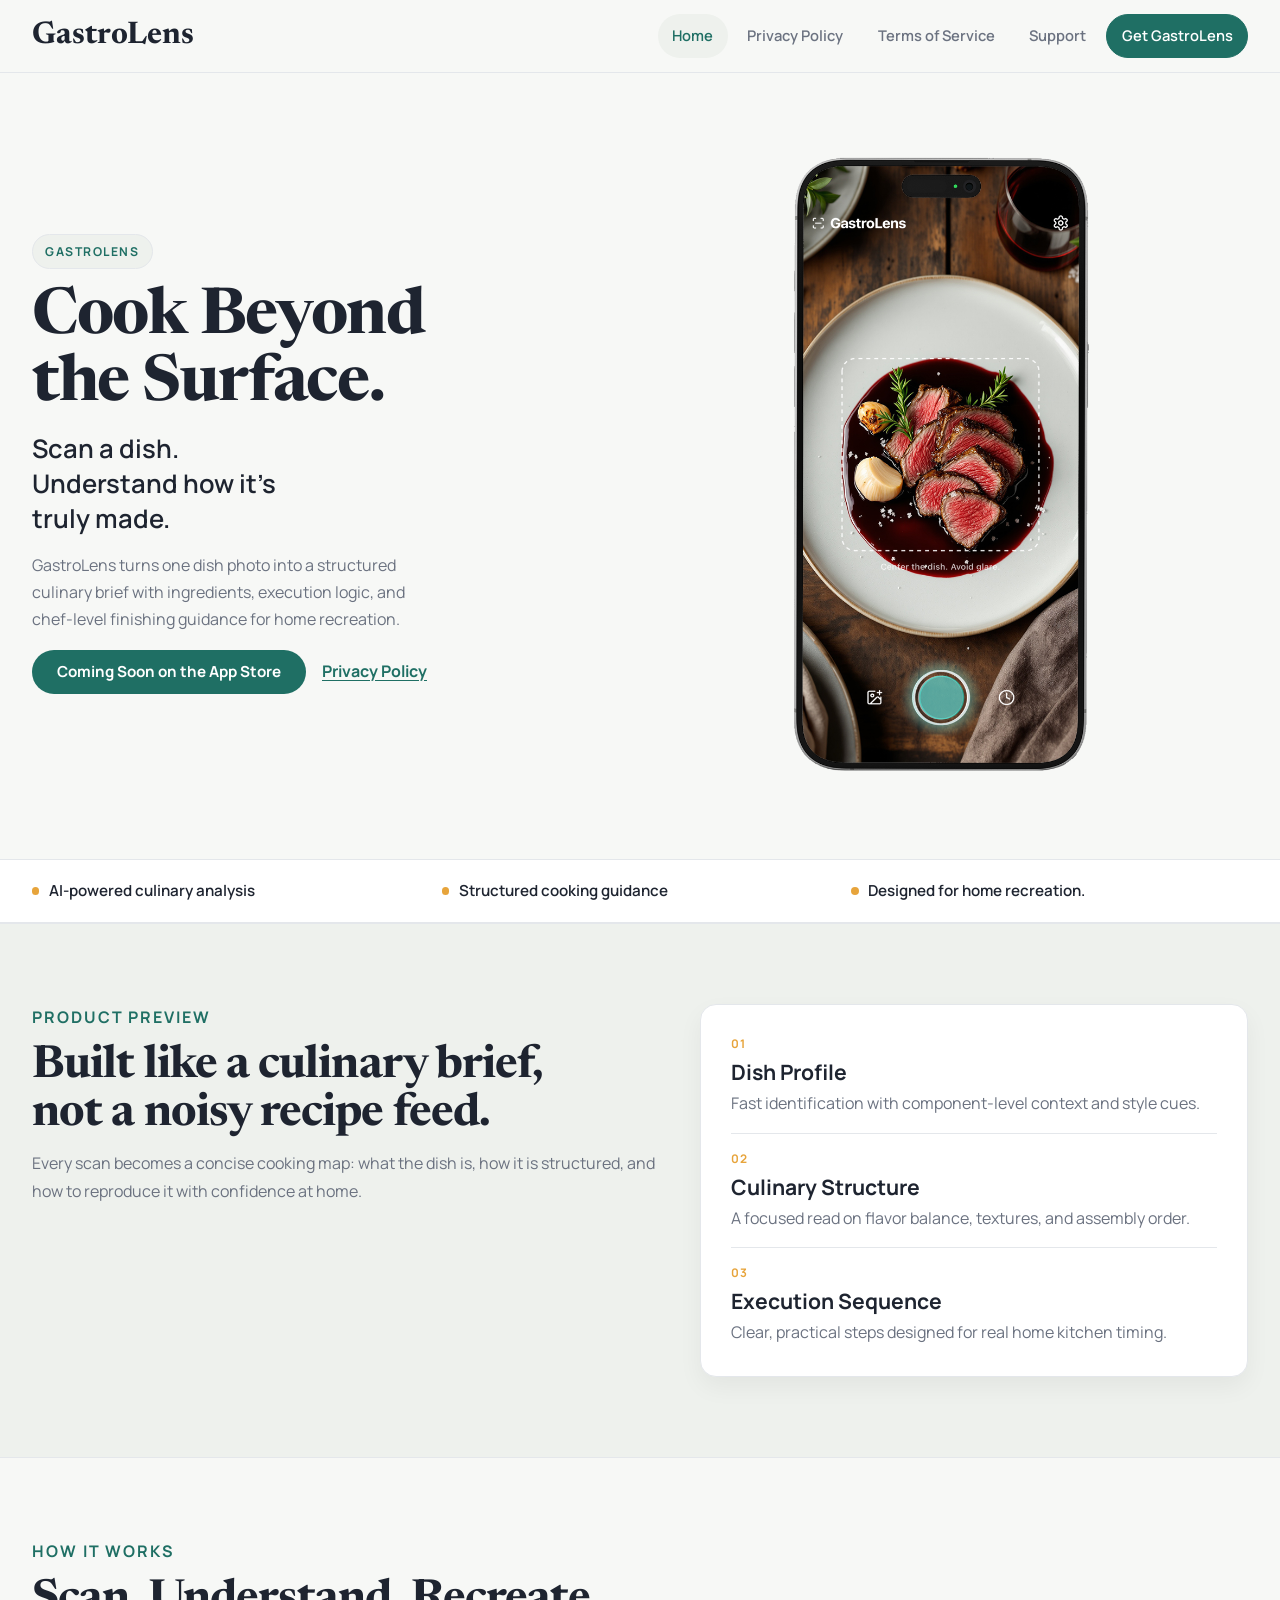
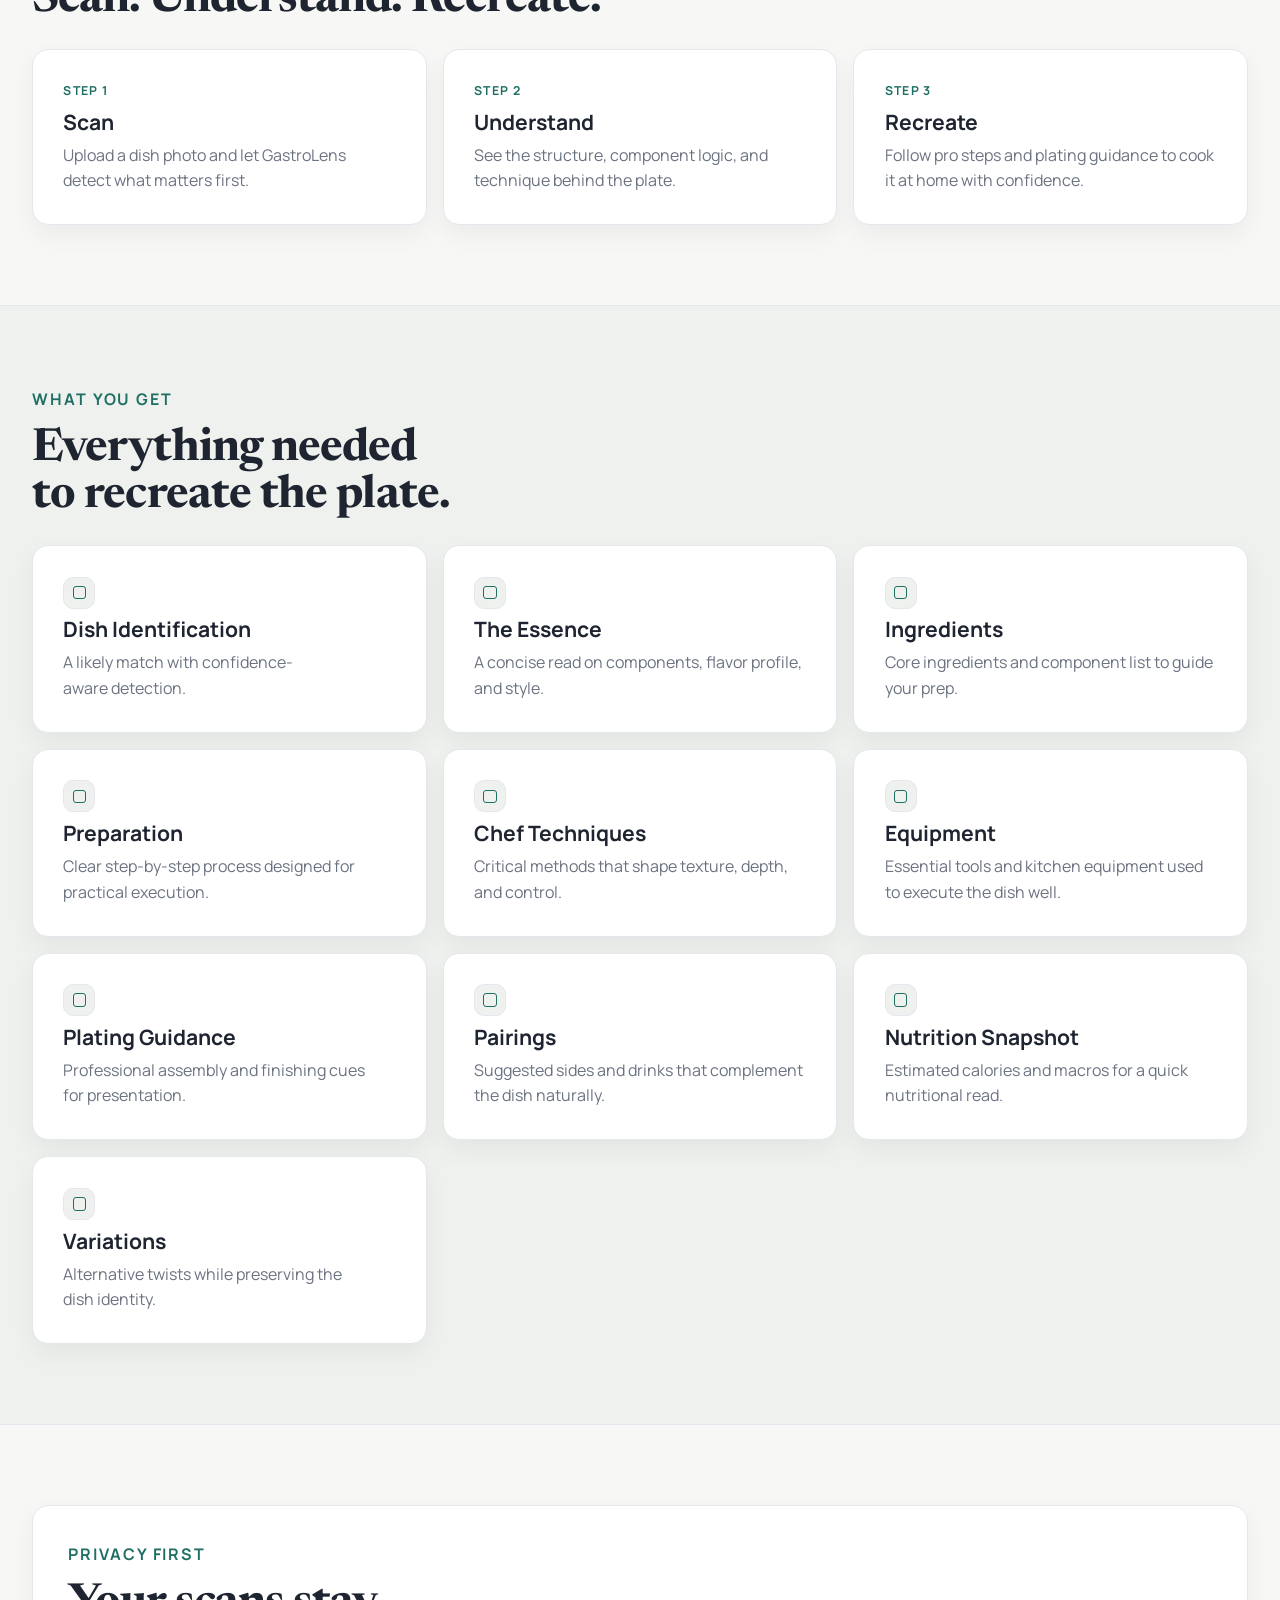
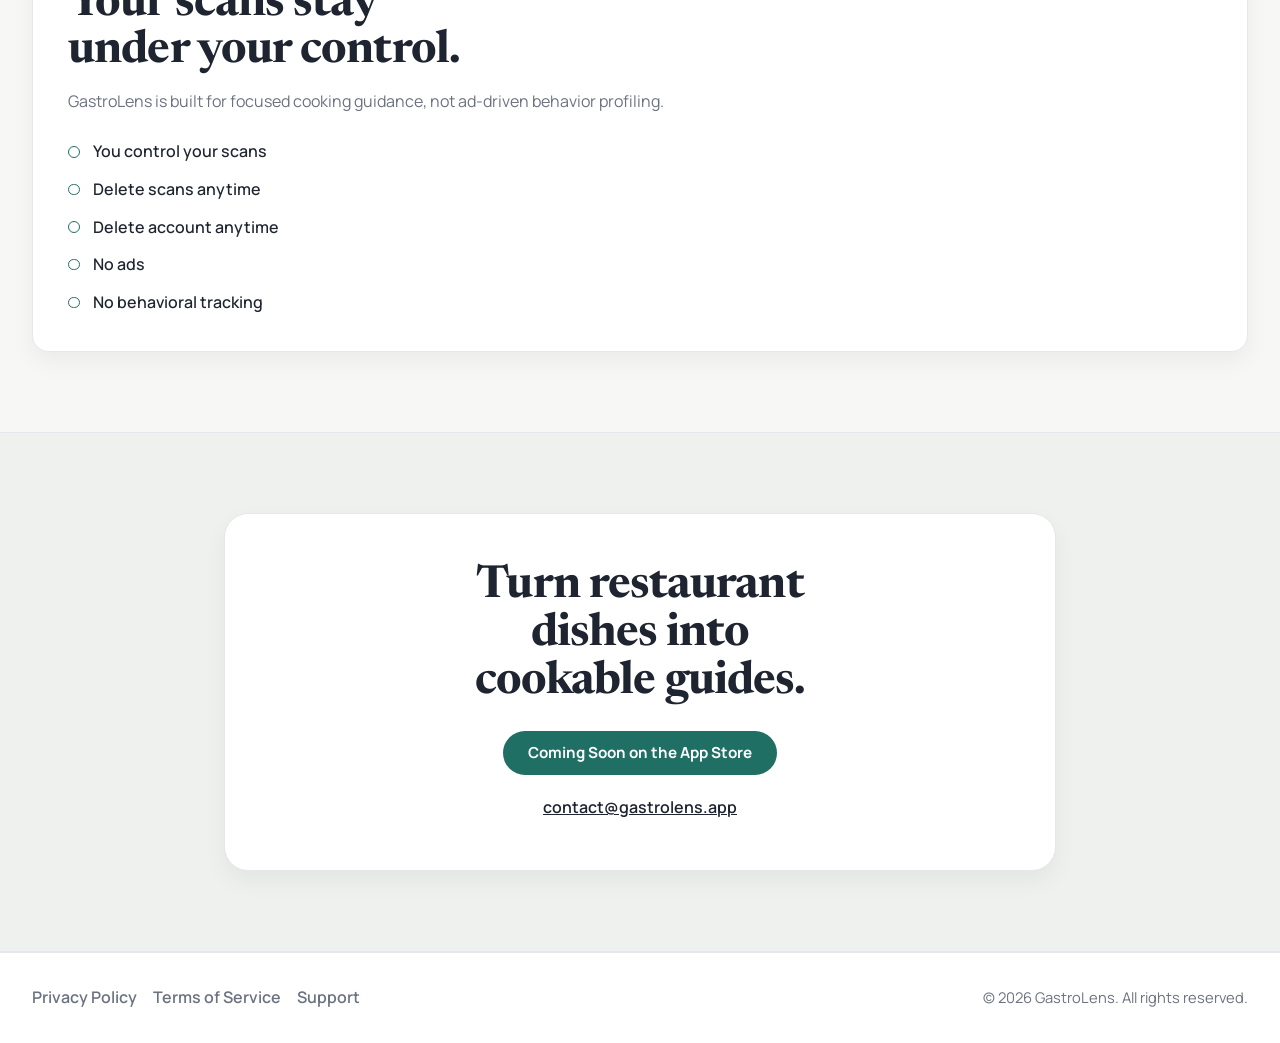
==== commit 2455bcc2: "Add files via upload" ====
--- a/index.html
+++ b/index.html
@@ -5,6 +5,7 @@
   <meta name="viewport" content="width=device-width, initial-scale=1">
   <title>GastroLens &mdash; Cook Beyond the Surface</title>
   <meta name="description" content="GastroLens helps you scan a dish and turn it into a structured, pro-level prep guide with clear steps, techniques, and plating guidance.">
+  <meta name="robots" content="noindex, nofollow, noarchive, nosnippet">
   <meta property="og:title" content="GastroLens &mdash; Cook Beyond the Surface">
   <meta property="og:description" content="Scan a dish and get a pro-level prep guide: structure, steps, techniques, and plating.">
   <meta property="og:type" content="website">
@@ -147,7 +148,7 @@
           </article>
           <article class="card feature-card">
             <span class="feature-icon" aria-hidden="true"></span>
-            <h3>Pro Steps</h3>
+            <h3>Preparation</h3>
             <p>Clear step-by-step process designed for practical execution.</p>
           </article>
           <article class="card feature-card">
@@ -157,8 +158,23 @@
           </article>
           <article class="card feature-card">
             <span class="feature-icon" aria-hidden="true"></span>
+            <h3>Equipment</h3>
+            <p>Essential tools and kitchen equipment used to execute the dish well.</p>
+          </article>
+          <article class="card feature-card">
+            <span class="feature-icon" aria-hidden="true"></span>
             <h3>Plating Guidance</h3>
             <p>Professional assembly and finishing cues for presentation.</p>
+          </article>
+          <article class="card feature-card">
+            <span class="feature-icon" aria-hidden="true"></span>
+            <h3>Pairings</h3>
+            <p>Suggested sides and drinks that complement the dish naturally.</p>
+          </article>
+          <article class="card feature-card">
+            <span class="feature-icon" aria-hidden="true"></span>
+            <h3>Nutrition Snapshot</h3>
+            <p>Estimated calories and macros for a quick nutritional read.</p>
           </article>
           <article class="card feature-card">
             <span class="feature-icon" aria-hidden="true"></span>
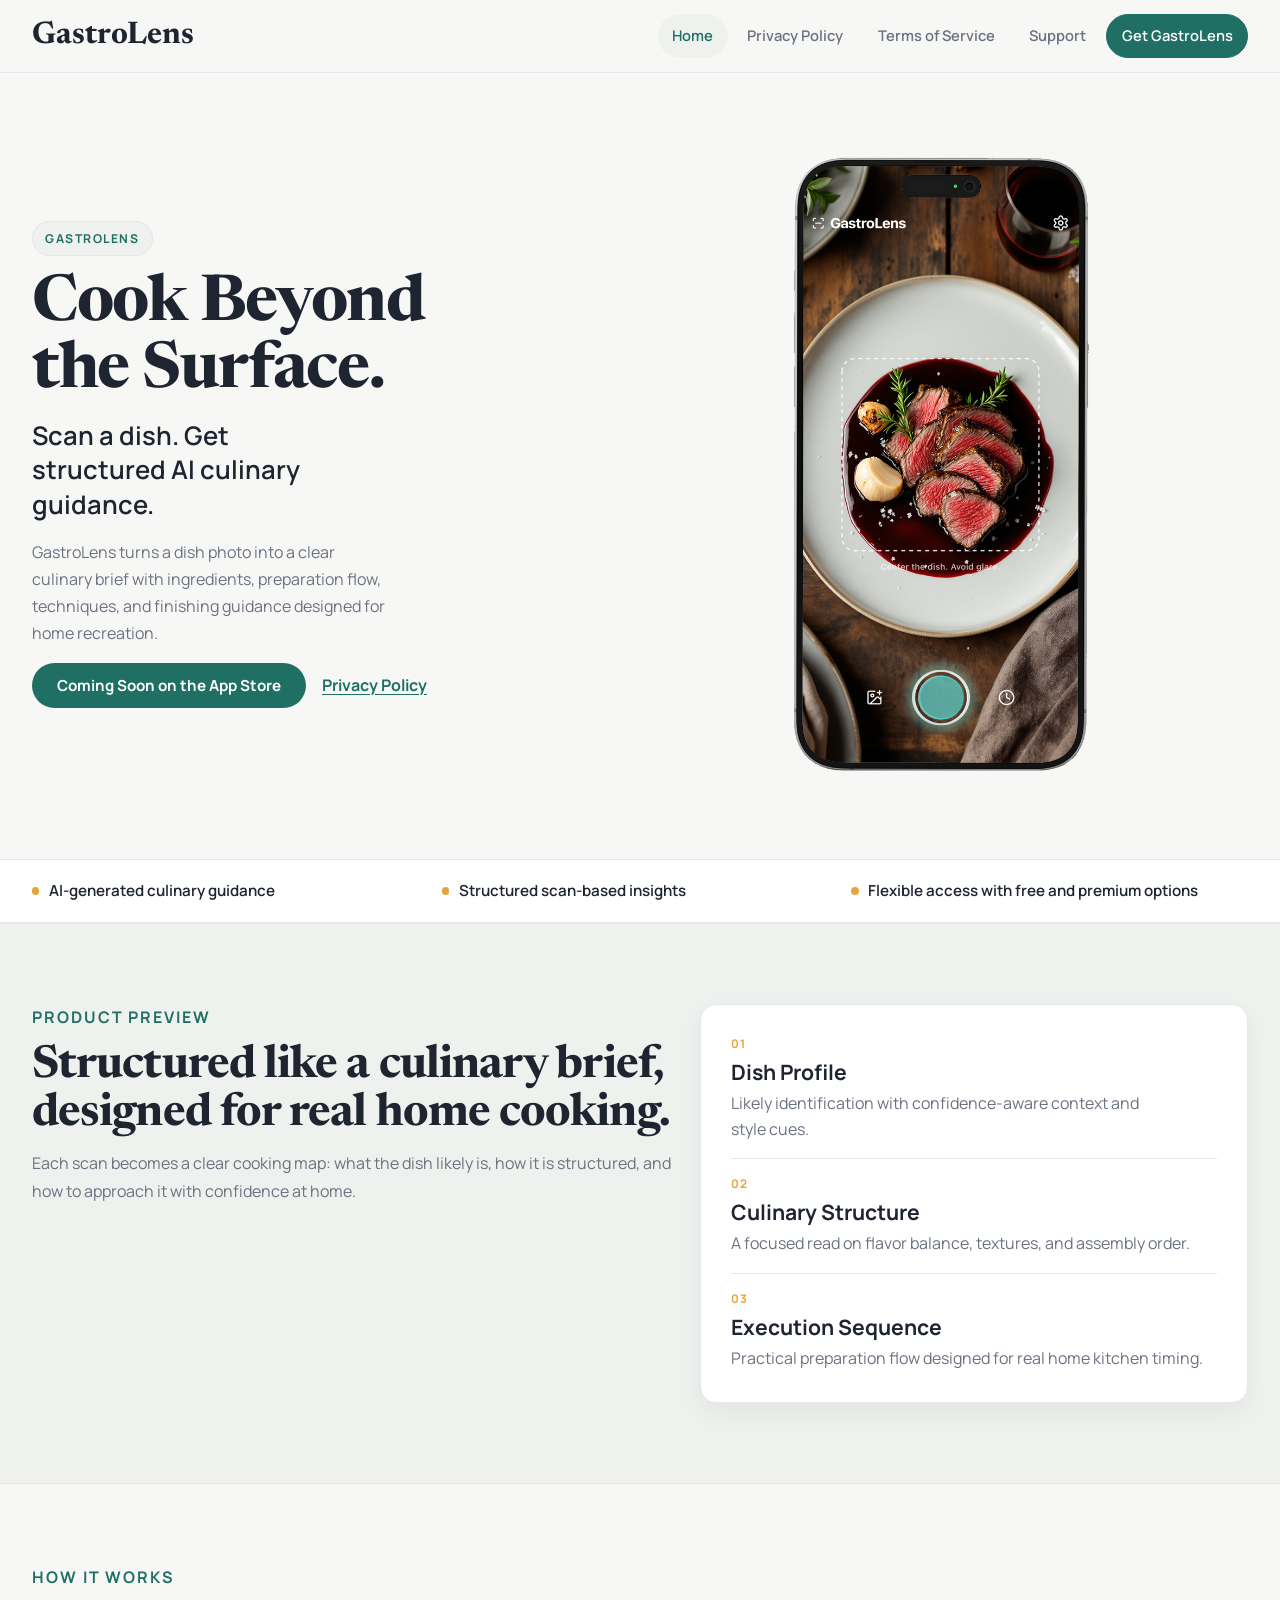
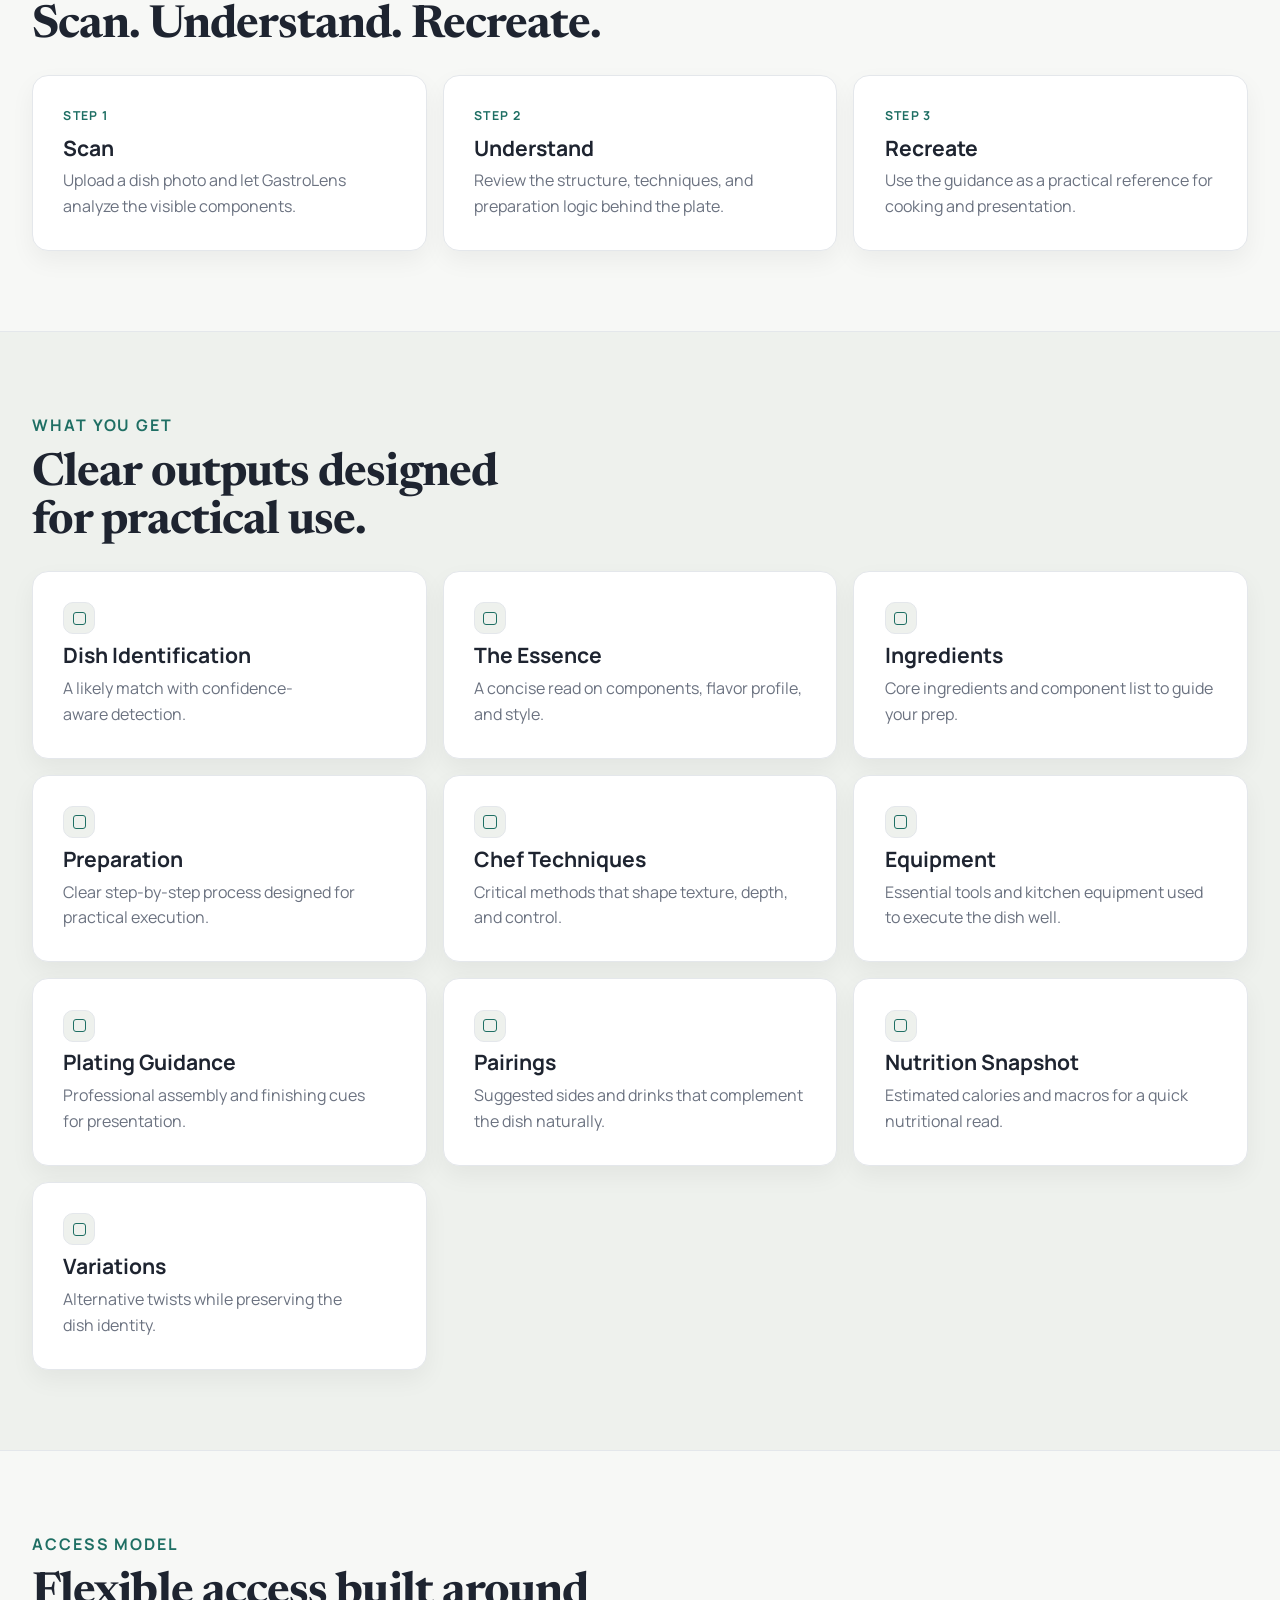
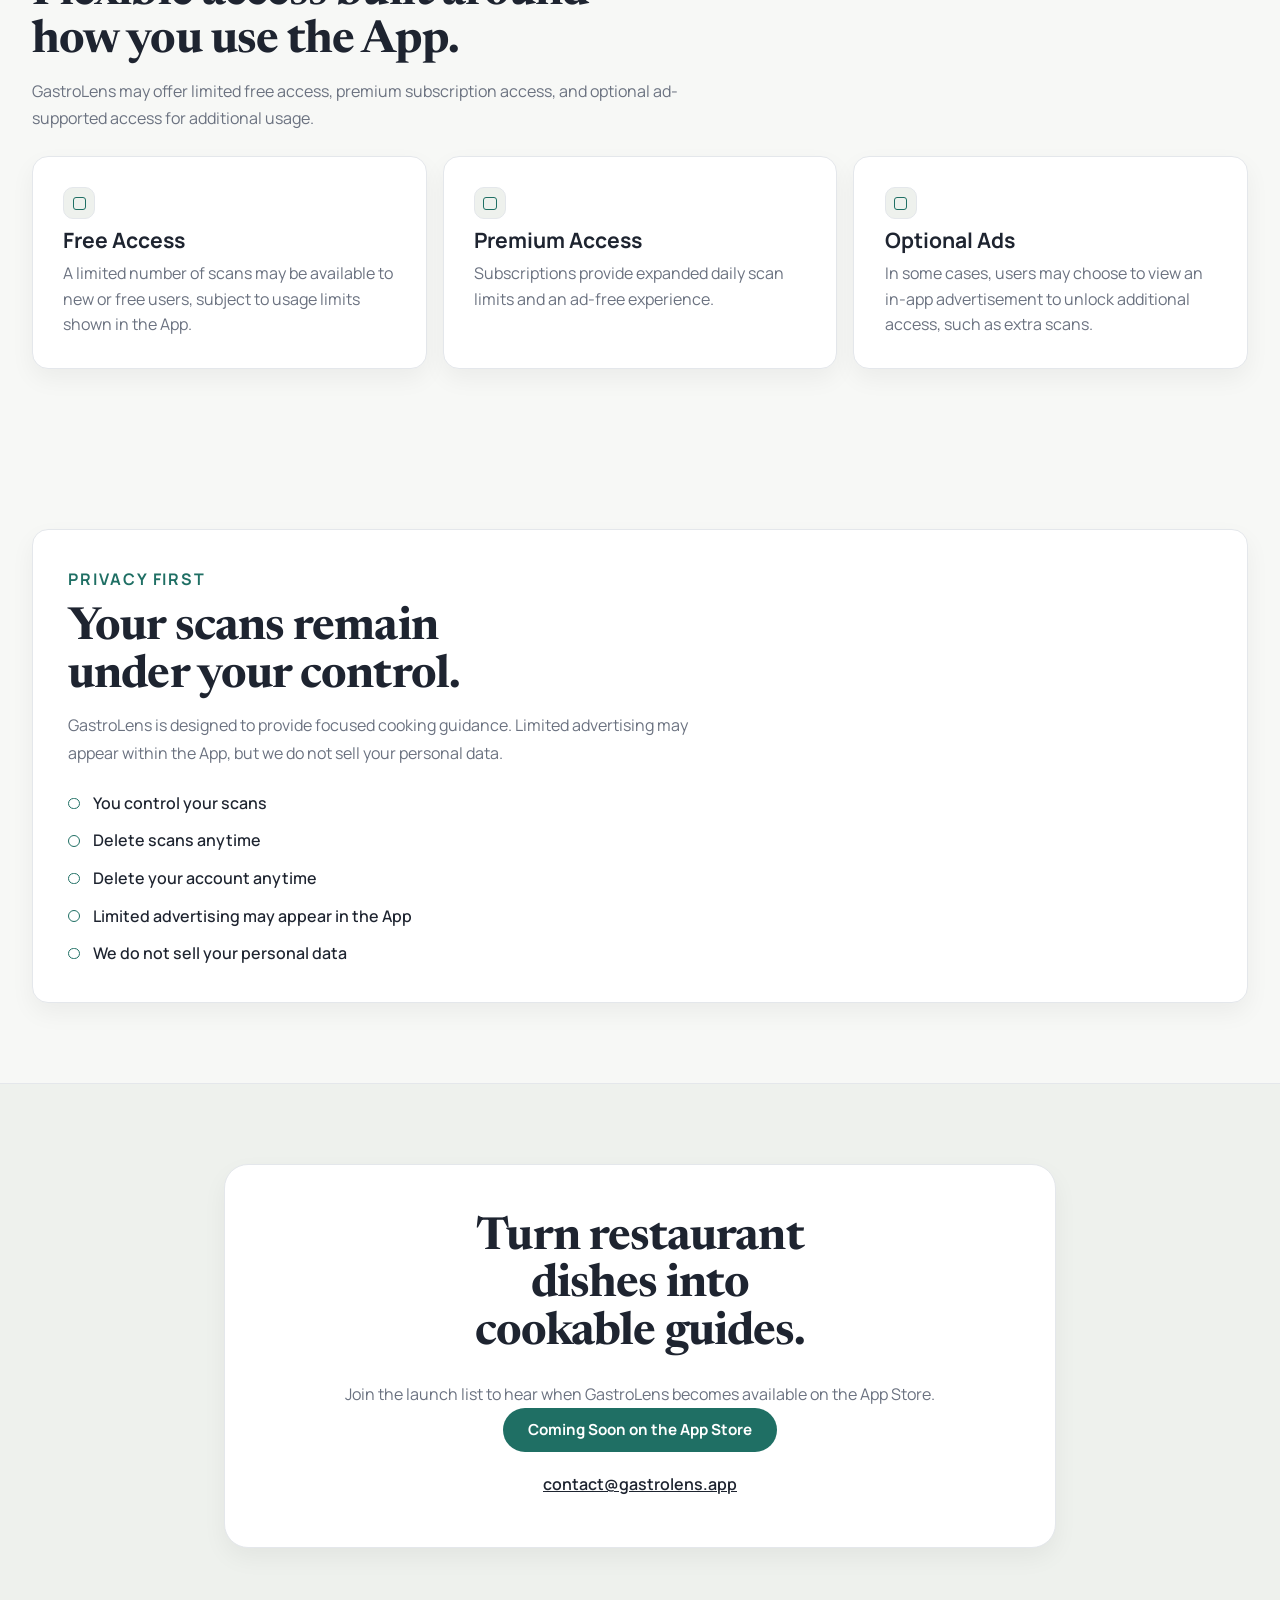
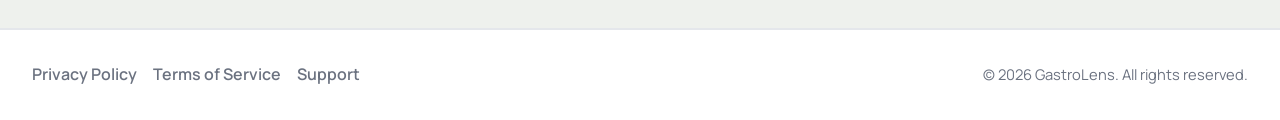
==== commit 63f5f87c: "Update index.html" ====
--- a/index.html
+++ b/index.html
@@ -4,10 +4,10 @@
   <meta charset="utf-8">
   <meta name="viewport" content="width=device-width, initial-scale=1">
   <title>GastroLens &mdash; Cook Beyond the Surface</title>
-  <meta name="description" content="GastroLens helps you scan a dish and turn it into a structured, pro-level prep guide with clear steps, techniques, and plating guidance.">
+  <meta name="description" content="GastroLens turns dish photos into structured AI-generated culinary guidance with ingredients, techniques, preparation steps, and plating suggestions.">
   <meta name="robots" content="noindex, nofollow, noarchive, nosnippet">
   <meta property="og:title" content="GastroLens &mdash; Cook Beyond the Surface">
-  <meta property="og:description" content="Scan a dish and get a pro-level prep guide: structure, steps, techniques, and plating.">
+  <meta property="og:description" content="Scan a dish and receive structured AI-generated culinary guidance for ingredients, techniques, preparation, and plating.">
   <meta property="og:type" content="website">
   <script>document.documentElement.classList.add('has-js');</script>
   <link rel="icon" href="/favicon.ico" sizes="any">
@@ -27,7 +27,7 @@
       <nav class="nav-menu" id="site-menu" aria-label="Primary" data-nav-menu>
         <ul class="nav-list">
           <li><a class="nav-link active" href="/index.html" aria-current="page">Home</a></li>
-          <li><a class="nav-link" href="/privacy.html">Privacy Policy</a></li>
+          <li><a class="nav-link" href="https://www.gastrolens.app/privacy.html">Privacy Policy</a></li>
           <li><a class="nav-link" href="/terms.html">Terms of Service</a></li>
           <li><a class="nav-link" href="/support.html">Support</a></li>
           <li><a class="nav-link nav-pill" href="#final-cta">Get GastroLens</a></li>
@@ -43,15 +43,15 @@
           <p class="eyebrow">GastroLens</p>
           <h1>Cook Beyond the Surface.</h1>
           <p class="hero-subheadline">
-            Scan a dish. Understand how it&rsquo;s truly made.
+            Scan a dish. Get structured AI culinary guidance.
           </p>
           <p class="hero-support">
-            GastroLens turns one dish photo into a structured culinary brief with ingredients,
-            execution logic, and chef-level finishing guidance for home recreation.
+            GastroLens turns a dish photo into a clear culinary brief with ingredients,
+            preparation flow, techniques, and finishing guidance designed for home recreation.
           </p>
           <div class="hero-actions">
             <a class="button button-primary" href="mailto:contact@gastrolens.app?subject=GastroLens%20App%20Store%20Launch">Coming Soon on the App Store</a>
-            <a class="button-link" href="/privacy.html">Privacy Policy</a>
+            <a class="button-link" href="https://www.gastrolens.app/privacy.html">Privacy Policy</a>
           </div>
         </header>
 
@@ -64,9 +64,9 @@
     <section class="value-strip" aria-label="Product value">
       <div class="container">
         <ul class="value-list">
-          <li>AI-powered culinary analysis</li>
-          <li>Structured cooking guidance</li>
-          <li>Designed for home recreation.</li>
+          <li>AI-generated culinary guidance</li>
+          <li>Structured scan-based insights</li>
+          <li>Flexible access with free and premium options</li>
         </ul>
       </div>
     </section>
@@ -75,14 +75,14 @@
       <div class="container preview-layout">
         <header class="section-header">
           <p class="section-kicker">Product Preview</p>
-          <h2 id="product-preview-title">Built like a culinary brief, not a noisy recipe feed.</h2>
-          <p>Every scan becomes a concise cooking map: what the dish is, how it is structured, and how to reproduce it with confidence at home.</p>
+          <h2 id="product-preview-title">Structured like a culinary brief, designed for real home cooking.</h2>
+          <p>Each scan becomes a clear cooking map: what the dish likely is, how it is structured, and how to approach it with confidence at home.</p>
         </header>
         <section class="preview-panel" aria-label="Scan output preview">
           <article class="preview-item">
             <p class="preview-label">01</p>
             <h3>Dish Profile</h3>
-            <p>Fast identification with component-level context and style cues.</p>
+            <p>Likely identification with confidence-aware context and style cues.</p>
           </article>
           <article class="preview-item">
             <p class="preview-label">02</p>
@@ -92,7 +92,7 @@
           <article class="preview-item">
             <p class="preview-label">03</p>
             <h3>Execution Sequence</h3>
-            <p>Clear, practical steps designed for real home kitchen timing.</p>
+            <p>Practical preparation flow designed for real home kitchen timing.</p>
           </article>
         </section>
       </div>
@@ -108,17 +108,17 @@
           <article class="card step-card">
             <p class="step-number">Step 1</p>
             <h3>Scan</h3>
-            <p>Upload a dish photo and let GastroLens detect what matters first.</p>
+            <p>Upload a dish photo and let GastroLens analyze the visible components.</p>
           </article>
           <article class="card step-card">
             <p class="step-number">Step 2</p>
             <h3>Understand</h3>
-            <p>See the structure, component logic, and technique behind the plate.</p>
+            <p>Review the structure, techniques, and preparation logic behind the plate.</p>
           </article>
           <article class="card step-card">
             <p class="step-number">Step 3</p>
             <h3>Recreate</h3>
-            <p>Follow pro steps and plating guidance to cook it at home with confidence.</p>
+            <p>Use the guidance as a practical reference for cooking and presentation.</p>
           </article>
         </div>
       </div>
@@ -128,7 +128,7 @@
       <div class="container">
         <header class="section-header">
           <p class="section-kicker">What You Get</p>
-          <h2 id="what-you-get-title">Everything needed to recreate the plate.</h2>
+          <h2 id="what-you-get-title">Clear outputs designed for practical use.</h2>
         </header>
         <div class="feature-grid">
           <article class="card feature-card">
@@ -180,6 +180,33 @@
             <span class="feature-icon" aria-hidden="true"></span>
             <h3>Variations</h3>
             <p>Alternative twists while preserving the dish identity.</p>
+          </article>
+        </div>
+      </div>
+    </section>
+
+    <section class="section" aria-labelledby="access-model-title">
+      <div class="container">
+        <header class="section-header">
+          <p class="section-kicker">Access Model</p>
+          <h2 id="access-model-title">Flexible access built around how you use the App.</h2>
+          <p>GastroLens may offer limited free access, premium subscription access, and optional ad-supported access for additional usage.</p>
+        </header>
+        <div class="feature-grid">
+          <article class="card feature-card">
+            <span class="feature-icon" aria-hidden="true"></span>
+            <h3>Free Access</h3>
+            <p>A limited number of scans may be available to new or free users, subject to usage limits shown in the App.</p>
+          </article>
+          <article class="card feature-card">
+            <span class="feature-icon" aria-hidden="true"></span>
+            <h3>Premium Access</h3>
+            <p>Subscriptions provide expanded daily scan limits and an ad-free experience.</p>
+          </article>
+          <article class="card feature-card">
+            <span class="feature-icon" aria-hidden="true"></span>
+            <h3>Optional Ads</h3>
+            <p>In some cases, users may choose to view an in-app advertisement to unlock additional access, such as extra scans.</p>
           </article>
         </div>
       </div>
@@ -190,15 +217,15 @@
         <article class="privacy-panel">
           <header class="section-header">
             <p class="section-kicker">Privacy First</p>
-            <h2 id="privacy-first-title">Your scans stay under your control.</h2>
-            <p>GastroLens is built for focused cooking guidance, not ad-driven behavior profiling.</p>
+            <h2 id="privacy-first-title">Your scans remain under your control.</h2>
+            <p>GastroLens is designed to provide focused cooking guidance. Limited advertising may appear within the App, but we do not sell your personal data.</p>
           </header>
           <ul class="privacy-list">
             <li>You control your scans</li>
             <li>Delete scans anytime</li>
-            <li>Delete account anytime</li>
-            <li>No ads</li>
-            <li>No behavioral tracking</li>
+            <li>Delete your account anytime</li>
+            <li>Limited advertising may appear in the App</li>
+            <li>We do not sell your personal data</li>
           </ul>
         </article>
       </div>
@@ -208,6 +235,7 @@
       <div class="container">
         <article class="final-cta-card">
           <h2 id="final-cta-title">Turn restaurant dishes into cookable guides.</h2>
+          <p>Join the launch list to hear when GastroLens becomes available on the App Store.</p>
           <a class="button button-primary" href="mailto:contact@gastrolens.app?subject=GastroLens%20App%20Store%20Launch">Coming Soon on the App Store</a>
           <p class="cta-contact"><a href="mailto:contact@gastrolens.app">contact@gastrolens.app</a></p>
         </article>
@@ -219,7 +247,7 @@
     <div class="container footer-wrap">
       <nav aria-label="Footer">
         <ul class="footer-links">
-          <li><a href="/privacy.html">Privacy Policy</a></li>
+          <li><a href="https://www.gastrolens.app/privacy.html">Privacy Policy</a></li>
           <li><a href="/terms.html">Terms of Service</a></li>
           <li><a href="/support.html">Support</a></li>
         </ul>
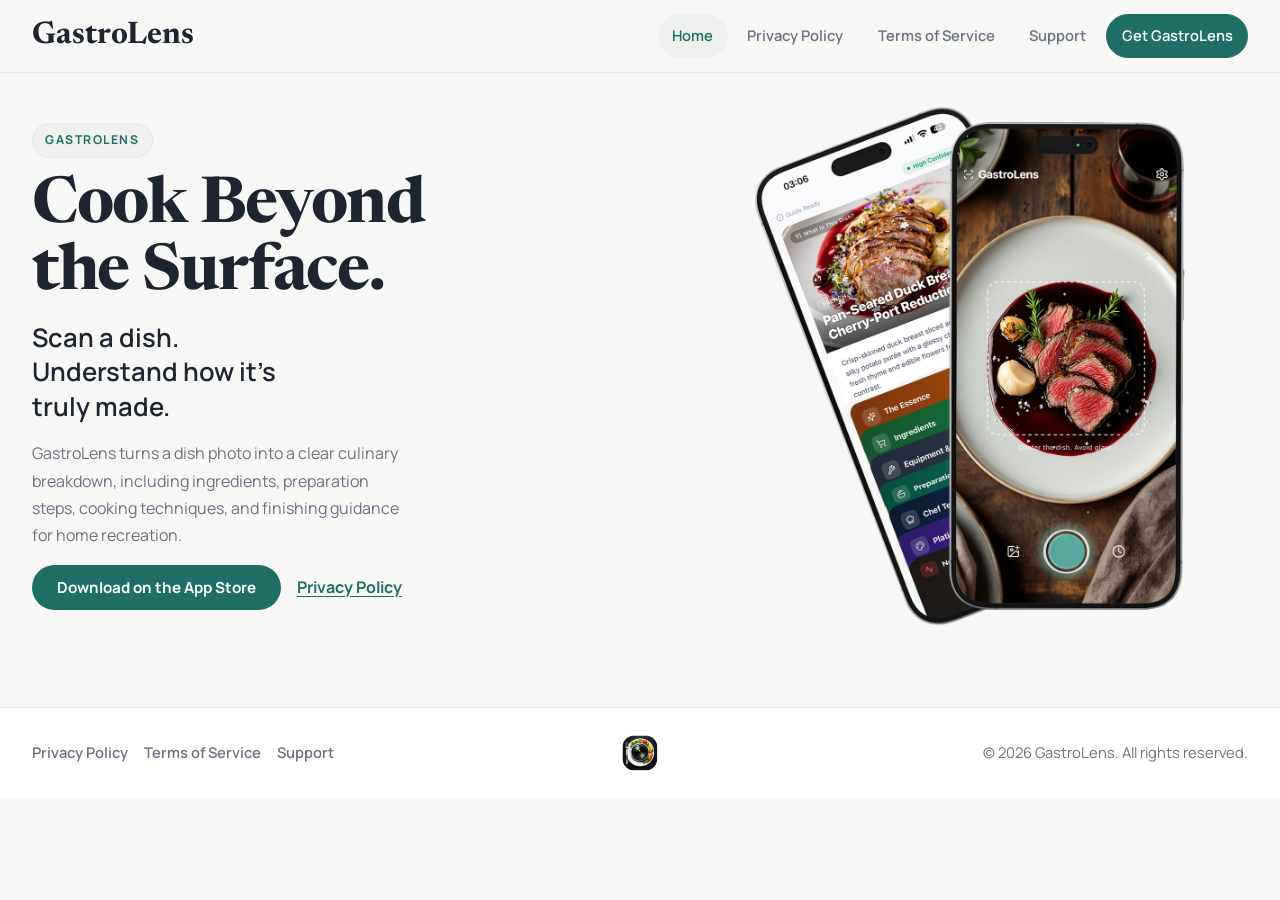
==== commit 3e1c1026: "Add files via upload" ====
--- a/index.html
+++ b/index.html
@@ -11,13 +11,13 @@
   <meta property="og:type" content="website">
   <script>document.documentElement.classList.add('has-js');</script>
   <link rel="icon" href="/favicon.ico" sizes="any">
-  <link rel="stylesheet" href="/styles.css">
+  <link rel="stylesheet" href="/styles.css?v=20260321-10">
 </head>
 <body class="landing-page">
   <header class="site-header" data-nav-root>
     <div class="container nav-wrap">
       <div class="nav-bar">
-        <a class="brand" href="/index.html" aria-label="GastroLens Home">GastroLens</a>
+        <a class="brand" href="https://www.gastrolens.app/index.html" aria-label="GastroLens Home">GastroLens</a>
         <button class="nav-toggle" type="button" aria-expanded="false" aria-controls="site-menu" aria-label="Toggle navigation" data-nav-toggle>
           <span class="nav-toggle-bar" aria-hidden="true"></span>
           <span class="nav-toggle-bar" aria-hidden="true"></span>
@@ -26,11 +26,11 @@
       </div>
       <nav class="nav-menu" id="site-menu" aria-label="Primary" data-nav-menu>
         <ul class="nav-list">
-          <li><a class="nav-link active" href="/index.html" aria-current="page">Home</a></li>
+          <li><a class="nav-link active" href="https://www.gastrolens.app/index.html" aria-current="page">Home</a></li>
           <li><a class="nav-link" href="https://www.gastrolens.app/privacy.html">Privacy Policy</a></li>
-          <li><a class="nav-link" href="/terms.html">Terms of Service</a></li>
-          <li><a class="nav-link" href="/support.html">Support</a></li>
-          <li><a class="nav-link nav-pill" href="#final-cta">Get GastroLens</a></li>
+          <li><a class="nav-link" href="https://www.gastrolens.app/terms.html">Terms of Service</a></li>
+          <li><a class="nav-link" href="https://www.gastrolens.app/support.html">Support</a></li>
+          <li><a class="nav-link nav-pill" href="https://apps.apple.com/app/gastrolens-ai-food-scanner/id6760552690">Get GastroLens</a></li>
         </ul>
       </nav>
     </div>
@@ -43,216 +43,41 @@
           <p class="eyebrow">GastroLens</p>
           <h1>Cook Beyond the Surface.</h1>
           <p class="hero-subheadline">
-            Scan a dish. Get structured AI culinary guidance.
+            Scan a dish. Understand how it's truly made.
           </p>
           <p class="hero-support">
-            GastroLens turns a dish photo into a clear culinary brief with ingredients,
-            preparation flow, techniques, and finishing guidance designed for home recreation.
+            GastroLens turns a dish photo into a clear culinary breakdown, including ingredients,
+            preparation steps, cooking techniques, and finishing guidance for home recreation.
           </p>
           <div class="hero-actions">
-            <a class="button button-primary" href="mailto:contact@gastrolens.app?subject=GastroLens%20App%20Store%20Launch">Coming Soon on the App Store</a>
+            <a class="button button-primary" href="https://apps.apple.com/app/gastrolens-ai-food-scanner/id6760552690">Download on the App Store</a>
             <a class="button-link" href="https://www.gastrolens.app/privacy.html">Privacy Policy</a>
           </div>
         </header>
 
         <aside class="hero-preview" aria-label="GastroLens app preview">
-          <img class="hero-preview-image" src="/iphone-mockup.png" alt="GastroLens app preview" loading="lazy">
+          <img class="hero-preview-image" src="/iphone-mockup-2.png" alt="GastroLens app preview" loading="lazy">
         </aside>
       </div>
     </section>
 
-    <section class="value-strip" aria-label="Product value">
-      <div class="container">
-        <ul class="value-list">
-          <li>AI-generated culinary guidance</li>
-          <li>Structured scan-based insights</li>
-          <li>Flexible access with free and premium options</li>
-        </ul>
-      </div>
-    </section>
-
-    <section class="section section-soft" aria-labelledby="product-preview-title">
-      <div class="container preview-layout">
-        <header class="section-header">
-          <p class="section-kicker">Product Preview</p>
-          <h2 id="product-preview-title">Structured like a culinary brief, designed for real home cooking.</h2>
-          <p>Each scan becomes a clear cooking map: what the dish likely is, how it is structured, and how to approach it with confidence at home.</p>
-        </header>
-        <section class="preview-panel" aria-label="Scan output preview">
-          <article class="preview-item">
-            <p class="preview-label">01</p>
-            <h3>Dish Profile</h3>
-            <p>Likely identification with confidence-aware context and style cues.</p>
-          </article>
-          <article class="preview-item">
-            <p class="preview-label">02</p>
-            <h3>Culinary Structure</h3>
-            <p>A focused read on flavor balance, textures, and assembly order.</p>
-          </article>
-          <article class="preview-item">
-            <p class="preview-label">03</p>
-            <h3>Execution Sequence</h3>
-            <p>Practical preparation flow designed for real home kitchen timing.</p>
-          </article>
-        </section>
-      </div>
-    </section>
-
-    <section class="section" aria-labelledby="how-it-works-title">
-      <div class="container">
-        <header class="section-header">
-          <p class="section-kicker">How It Works</p>
-          <h2 id="how-it-works-title">Scan. Understand. Recreate.</h2>
-        </header>
-        <div class="steps-grid">
-          <article class="card step-card">
-            <p class="step-number">Step 1</p>
-            <h3>Scan</h3>
-            <p>Upload a dish photo and let GastroLens analyze the visible components.</p>
-          </article>
-          <article class="card step-card">
-            <p class="step-number">Step 2</p>
-            <h3>Understand</h3>
-            <p>Review the structure, techniques, and preparation logic behind the plate.</p>
-          </article>
-          <article class="card step-card">
-            <p class="step-number">Step 3</p>
-            <h3>Recreate</h3>
-            <p>Use the guidance as a practical reference for cooking and presentation.</p>
-          </article>
-        </div>
-      </div>
-    </section>
-
-    <section class="section section-soft" aria-labelledby="what-you-get-title">
-      <div class="container">
-        <header class="section-header">
-          <p class="section-kicker">What You Get</p>
-          <h2 id="what-you-get-title">Clear outputs designed for practical use.</h2>
-        </header>
-        <div class="feature-grid">
-          <article class="card feature-card">
-            <span class="feature-icon" aria-hidden="true"></span>
-            <h3>Dish Identification</h3>
-            <p>A likely match with confidence-aware detection.</p>
-          </article>
-          <article class="card feature-card">
-            <span class="feature-icon" aria-hidden="true"></span>
-            <h3>The Essence</h3>
-            <p>A concise read on components, flavor profile, and style.</p>
-          </article>
-          <article class="card feature-card">
-            <span class="feature-icon" aria-hidden="true"></span>
-            <h3>Ingredients</h3>
-            <p>Core ingredients and component list to guide your prep.</p>
-          </article>
-          <article class="card feature-card">
-            <span class="feature-icon" aria-hidden="true"></span>
-            <h3>Preparation</h3>
-            <p>Clear step-by-step process designed for practical execution.</p>
-          </article>
-          <article class="card feature-card">
-            <span class="feature-icon" aria-hidden="true"></span>
-            <h3>Chef Techniques</h3>
-            <p>Critical methods that shape texture, depth, and control.</p>
-          </article>
-          <article class="card feature-card">
-            <span class="feature-icon" aria-hidden="true"></span>
-            <h3>Equipment</h3>
-            <p>Essential tools and kitchen equipment used to execute the dish well.</p>
-          </article>
-          <article class="card feature-card">
-            <span class="feature-icon" aria-hidden="true"></span>
-            <h3>Plating Guidance</h3>
-            <p>Professional assembly and finishing cues for presentation.</p>
-          </article>
-          <article class="card feature-card">
-            <span class="feature-icon" aria-hidden="true"></span>
-            <h3>Pairings</h3>
-            <p>Suggested sides and drinks that complement the dish naturally.</p>
-          </article>
-          <article class="card feature-card">
-            <span class="feature-icon" aria-hidden="true"></span>
-            <h3>Nutrition Snapshot</h3>
-            <p>Estimated calories and macros for a quick nutritional read.</p>
-          </article>
-          <article class="card feature-card">
-            <span class="feature-icon" aria-hidden="true"></span>
-            <h3>Variations</h3>
-            <p>Alternative twists while preserving the dish identity.</p>
-          </article>
-        </div>
-      </div>
-    </section>
-
-    <section class="section" aria-labelledby="access-model-title">
-      <div class="container">
-        <header class="section-header">
-          <p class="section-kicker">Access Model</p>
-          <h2 id="access-model-title">Flexible access built around how you use the App.</h2>
-          <p>GastroLens may offer limited free access, premium subscription access, and optional ad-supported access for additional usage.</p>
-        </header>
-        <div class="feature-grid">
-          <article class="card feature-card">
-            <span class="feature-icon" aria-hidden="true"></span>
-            <h3>Free Access</h3>
-            <p>A limited number of scans may be available to new or free users, subject to usage limits shown in the App.</p>
-          </article>
-          <article class="card feature-card">
-            <span class="feature-icon" aria-hidden="true"></span>
-            <h3>Premium Access</h3>
-            <p>Subscriptions provide expanded daily scan limits and an ad-free experience.</p>
-          </article>
-          <article class="card feature-card">
-            <span class="feature-icon" aria-hidden="true"></span>
-            <h3>Optional Ads</h3>
-            <p>In some cases, users may choose to view an in-app advertisement to unlock additional access, such as extra scans.</p>
-          </article>
-        </div>
-      </div>
-    </section>
-
-    <section class="section" aria-labelledby="privacy-first-title">
-      <div class="container">
-        <article class="privacy-panel">
-          <header class="section-header">
-            <p class="section-kicker">Privacy First</p>
-            <h2 id="privacy-first-title">Your scans remain under your control.</h2>
-            <p>GastroLens is designed to provide focused cooking guidance. Limited advertising may appear within the App, but we do not sell your personal data.</p>
-          </header>
-          <ul class="privacy-list">
-            <li>You control your scans</li>
-            <li>Delete scans anytime</li>
-            <li>Delete your account anytime</li>
-            <li>Limited advertising may appear in the App</li>
-            <li>We do not sell your personal data</li>
-          </ul>
-        </article>
-      </div>
-    </section>
-
-    <section class="section section-soft final-cta" id="final-cta" aria-labelledby="final-cta-title">
-      <div class="container">
-        <article class="final-cta-card">
-          <h2 id="final-cta-title">Turn restaurant dishes into cookable guides.</h2>
-          <p>Join the launch list to hear when GastroLens becomes available on the App Store.</p>
-          <a class="button button-primary" href="mailto:contact@gastrolens.app?subject=GastroLens%20App%20Store%20Launch">Coming Soon on the App Store</a>
-          <p class="cta-contact"><a href="mailto:contact@gastrolens.app">contact@gastrolens.app</a></p>
-        </article>
-      </div>
-    </section>
   </main>
 
   <footer class="site-footer">
     <div class="container footer-wrap">
+      <a class="footer-logo-link" href="https://apps.apple.com/app/gastrolens-ai-food-scanner/id6760552690" aria-label="Get GastroLens on the App Store">
+        <img class="footer-logo" src="/gastrolens.png" alt="GastroLens logo">
+      </a>
       <nav aria-label="Footer">
         <ul class="footer-links">
           <li><a href="https://www.gastrolens.app/privacy.html">Privacy Policy</a></li>
-          <li><a href="/terms.html">Terms of Service</a></li>
-          <li><a href="/support.html">Support</a></li>
+          <li><a href="https://www.gastrolens.app/terms.html">Terms of Service</a></li>
+          <li><a href="https://www.gastrolens.app/support.html">Support</a></li>
         </ul>
       </nav>
-      <p class="footer-meta">&copy; 2026 GastroLens. All rights reserved.</p>
+      <div class="footer-meta-group">
+        <p class="footer-meta">&copy; 2026 GastroLens. All rights reserved.</p>
+      </div>
     </div>
   </footer>
   <script src="/site.js" defer></script>
--- a/styles.css
+++ b/styles.css
@@ -42,6 +42,7 @@
 
 html {
   scroll-behavior: smooth;
+  scroll-padding-top: 6rem;
 }
 
 body {
@@ -54,6 +55,11 @@
   overflow-x: hidden;
 }
 
+main,
+.site-footer {
+  padding-inline: env(safe-area-inset-left) env(safe-area-inset-right);
+}
+
 img {
   display: block;
   max-width: 100%;
@@ -116,20 +122,6 @@
 
 .section {
   padding-block: var(--section-space);
-}
-
-.section-soft {
-  background: var(--color-bg-soft);
-  border-top: 1px solid var(--color-border);
-  border-bottom: 1px solid var(--color-border);
-}
-
-.card {
-  background: var(--color-card);
-  border: 1px solid var(--color-border);
-  border-radius: var(--radius-card);
-  box-shadow: var(--shadow-soft);
-  padding: clamp(1.35rem, 3vw, 1.9rem);
 }
 
 .button {
@@ -167,7 +159,6 @@
 .button-link {
   display: inline-flex;
   align-items: center;
-  min-height: 44px;
   color: var(--color-brand);
   font-weight: 700;
   text-underline-offset: 0.2em;
@@ -180,6 +171,7 @@
   border-bottom: 1px solid var(--color-border);
   background: var(--color-bg-main);
   backdrop-filter: blur(8px);
+  padding-top: env(safe-area-inset-top);
 }
 
 .nav-wrap {
@@ -354,16 +346,32 @@
   .has-js .nav-link {
     border-radius: 12px;
   }
+
+  .landing-page .hero-copy h1 {
+    font-size: clamp(2.65rem, 11vw, 3.5rem);
+  }
 }
 
 .hero {
-  padding-top: calc(var(--section-space) - 0.25rem);
+  padding-top: calc(var(--section-space) - 3rem);
+}
+
+@media (max-width: 47.999rem) {
+  .hero {
+    padding-top: calc(var(--section-space) - 0.5rem);
+  }
 }
 
 .hero-layout {
   display: grid;
   gap: var(--space-8);
   align-items: center;
+}
+
+.nav-wrap > *,
+.hero-layout > *,
+.footer-wrap > * {
+  min-width: 0;
 }
 
 .hero-copy {
@@ -412,8 +420,7 @@
   gap: 0.9rem;
 }
 
-.hero-actions .button,
-.final-cta-card .button {
+.hero-actions .button {
   width: 100%;
 }
 
@@ -424,223 +431,17 @@
 }
 
 .hero-preview {
-  width: min(100%, 19rem);
+  width: min(100%, 30rem);
   margin-inline: auto;
+  display: flex;
+  justify-content: center;
 }
 
 .hero-preview-image {
   display: block;
-  width: 85%;
+  width: 88%;
   height: auto;
-}
-
-.value-strip {
-  border-top: 1px solid var(--color-border);
-  border-bottom: 1px solid var(--color-border);
-  background: var(--color-card);
-  padding-block: 1.15rem;
-}
-
-.value-list {
-  margin: 0;
-  padding: 0;
-  list-style: none;
-  display: grid;
-  gap: 0.8rem;
-}
-
-.value-list li {
-  color: var(--color-text-main);
-  font-size: 0.95rem;
-  font-weight: 600;
-  display: flex;
-  align-items: center;
-  gap: 0.62rem;
-}
-
-.value-list li::before {
-  content: "";
-  width: 0.46rem;
-  height: 0.46rem;
-  border-radius: 999px;
-  background: var(--color-accent);
-  flex-shrink: 0;
-}
-
-.section-header {
-  max-width: 42rem;
-  display: grid;
-  gap: var(--space-3);
-  margin-bottom: var(--space-6);
-}
-
-.section-kicker {
-  margin: 0;
-  color: var(--color-brand);
-  font-size: 0.76rem;
-  font-weight: 700;
-  text-transform: uppercase;
-  letter-spacing: 0.12em;
-}
-
-.section-header p {
-  font-size: 1rem;
-  line-height: 1.7;
-}
-
-.preview-layout {
-  display: grid;
-  gap: var(--space-6);
-  align-items: start;
-}
-
-.preview-panel {
-  background: var(--color-card);
-  border: 1px solid var(--color-border);
-  border-radius: var(--radius-card);
-  box-shadow: var(--shadow-soft);
-  padding: clamp(1.35rem, 3vw, 1.9rem);
-  display: grid;
-}
-
-.preview-item {
-  padding-block: var(--space-4);
-  border-bottom: 1px solid var(--color-border);
-}
-
-.preview-item:first-child {
-  padding-top: 0;
-}
-
-.preview-item:last-child {
-  border-bottom: 0;
-  padding-bottom: 0;
-}
-
-.preview-label {
-  color: var(--color-accent);
-  font-weight: 700;
-  font-size: 0.74rem;
-  letter-spacing: 0.09em;
-  margin-bottom: 0.32rem;
-}
-
-.preview-item h3 {
-  margin-bottom: 0.35rem;
-}
-
-.steps-grid {
-  display: grid;
-  gap: var(--space-4);
-}
-
-.step-number {
-  margin-bottom: 0.55rem;
-  color: var(--color-brand);
-  font-size: 0.77rem;
-  text-transform: uppercase;
-  letter-spacing: 0.11em;
-  font-weight: 700;
-}
-
-.step-card h3 {
-  margin-bottom: 0.45rem;
-}
-
-.feature-grid {
-  display: grid;
-  gap: var(--space-4);
-}
-
-.feature-card {
-  display: grid;
-  align-content: start;
-  gap: 0.48rem;
-}
-
-.feature-icon {
-  width: 2rem;
-  height: 2rem;
-  border-radius: 10px;
-  border: 1px solid var(--color-border);
-  background: var(--color-bg-soft);
-  color: var(--color-brand);
-  display: inline-flex;
-  align-items: center;
-  justify-content: center;
-}
-
-.feature-icon::before {
-  content: "";
-  width: 0.84rem;
-  height: 0.84rem;
-  border: 1.4px solid currentColor;
-  border-radius: 3px;
-}
-
-.privacy-panel {
-  background: var(--color-card);
-  border: 1px solid var(--color-border);
-  border-radius: var(--radius-card);
-  box-shadow: var(--shadow-soft);
-  padding: clamp(1.5rem, 4vw, 2.2rem);
-}
-
-.privacy-panel .section-header {
-  margin-bottom: var(--space-6);
-}
-
-.privacy-list {
-  margin: 0;
-  padding: 0;
-  list-style: none;
-  display: grid;
-  gap: 0.75rem;
-}
-
-.privacy-list li {
-  position: relative;
-  padding-left: 1.55rem;
-  color: var(--color-text-main);
-  font-weight: 550;
-}
-
-.privacy-list li::before {
-  content: "";
-  position: absolute;
-  left: 0;
-  top: 0.42rem;
-  width: 0.72rem;
-  height: 0.72rem;
-  border-radius: 999px;
-  border: 1.6px solid var(--color-brand);
-}
-
-.final-cta-card {
-  max-width: 52rem;
   margin-inline: auto;
-  text-align: center;
-  background: var(--color-card);
-  border: 1px solid var(--color-border);
-  border-radius: var(--radius-panel);
-  box-shadow: var(--shadow-soft);
-  padding: clamp(2rem, 5vw, 3.1rem);
-}
-
-.final-cta-card h2 {
-  margin-inline: auto;
-  max-width: 15ch;
-  margin-bottom: var(--space-6);
-}
-
-.cta-contact {
-  margin-top: var(--space-5);
-  font-size: 1rem;
-  font-weight: 600;
-}
-
-.cta-contact a {
-  color: var(--color-text-main);
 }
 
 .legal-page {
@@ -675,7 +476,7 @@
   content: "";
   position: absolute;
   inset: 0 0 auto;
-  height: 6px;
+  height: 4px;
   background: linear-gradient(90deg, var(--color-brand), var(--color-accent));
 }
 
@@ -782,6 +583,18 @@
   text-underline-offset: 0.18em;
 }
 
+.legal p,
+.legal li,
+.footer-meta {
+  overflow-wrap: break-word;
+}
+
+.legal a,
+.footer-links a,
+.footer-meta a {
+  overflow-wrap: anywhere;
+}
+
 .legal p:last-child,
 .legal ul:last-child,
 .legal ol:last-child {
@@ -791,6 +604,7 @@
 .site-footer {
   border-top: 1px solid var(--color-border);
   background: var(--color-card);
+  padding-bottom: env(safe-area-inset-bottom);
 }
 
 .footer-wrap {
@@ -799,17 +613,40 @@
   gap: 0.75rem;
 }
 
+.footer-logo-link {
+  justify-self: center;
+  display: flex;
+  align-items: center;
+  justify-content: center;
+  line-height: 0;
+}
+
+.footer-logo-link:hover,
+.footer-logo-link:focus-visible {
+  text-decoration: none;
+}
+
+.footer-logo {
+  display: block;
+  width: 2.1rem;
+  height: auto;
+  border-radius: 0.75rem;
+}
+
 .footer-links {
   margin: 0;
   padding: 0;
   list-style: none;
-  display: grid;
-  gap: 0.75rem;
+  display: flex;
+  flex-wrap: wrap;
+  justify-content: center;
+  gap: 0.75rem 1rem;
 }
 
 .footer-links a {
   display: inline-flex;
   color: var(--color-text-muted);
+  font-size: 0.92rem;
   font-weight: 600;
   text-decoration: none;
 }
@@ -820,10 +657,16 @@
   text-decoration: underline;
 }
 
+.footer-meta-group {
+  display: grid;
+  gap: 0.35rem;
+}
+
 .footer-meta {
   margin: 0;
   font-size: 0.92rem;
   color: var(--color-text-muted);
+  text-align: center;
 }
 
 @media (min-width: 40rem) {
@@ -843,8 +686,7 @@
   }
 
   .hero-actions .button,
-  .hero-actions .button-link,
-  .final-cta-card .button {
+  .hero-actions .button-link {
     width: auto;
   }
 
@@ -852,22 +694,28 @@
     width: min(100%, 20rem);
   }
 
-  .value-list {
-    grid-template-columns: repeat(3, minmax(0, 1fr));
-  }
-
-  .steps-grid {
-    grid-template-columns: repeat(2, minmax(0, 1fr));
-  }
-
-  .feature-grid {
-    grid-template-columns: repeat(2, minmax(0, 1fr));
+  .hero-preview-image {
+    width: 80%;
   }
 
   .footer-links {
     display: flex;
     flex-wrap: wrap;
     gap: 1rem;
+  }
+}
+
+@media (min-width: 48rem) and (max-width: 63.999rem) {
+  .hero-layout {
+    gap: clamp(2.5rem, 6vw, 3.5rem);
+  }
+
+  .hero-copy {
+    max-width: 38rem;
+  }
+
+  .hero-preview {
+    width: min(100%, 21rem);
   }
 }
 
@@ -904,21 +752,42 @@
     gap: var(--space-16);
   }
 
-  .preview-layout {
-    grid-template-columns: minmax(0, 1.08fr) minmax(0, 0.92fr);
-  }
-
-  .steps-grid {
-    grid-template-columns: repeat(3, minmax(0, 1fr));
-  }
-
-  .feature-grid {
-    grid-template-columns: repeat(3, minmax(0, 1fr));
-  }
-
   .footer-wrap {
+    position: relative;
     grid-template-columns: 1fr auto;
     align-items: center;
+  }
+
+  .footer-wrap > .footer-logo-link {
+    position: absolute;
+    left: 50%;
+    top: 50%;
+    justify-self: auto;
+    align-self: auto;
+    transform: translate(-50%, -50%);
+  }
+
+  .footer-wrap > nav {
+    grid-column: 1;
+    justify-self: start;
+  }
+
+  .footer-meta-group {
+    grid-column: 2;
+    justify-self: end;
+    text-align: right;
+  }
+
+  .footer-meta {
+    text-align: right;
+  }
+
+  .footer-logo {
+    width: 2.2rem;
+  }
+
+  .footer-links {
+    justify-content: flex-start;
   }
 
   .legal {
@@ -936,7 +805,7 @@
   }
 
   .hero-preview {
-    width: min(100%, 23rem);
+    width: min(100%, 100rem);
   }
 }
 
@@ -957,3 +826,17 @@
     padding: 1.05rem;
   }
 }
+
+@media (max-width: 29.999rem) {
+  .brand {
+    font-size: clamp(1.65rem, 8.6vw, 1.95rem);
+  }
+
+  .hero-actions {
+    gap: 0.75rem;
+  }
+
+  .footer-links {
+    gap: 0.5rem 0.75rem;
+  }
+}
